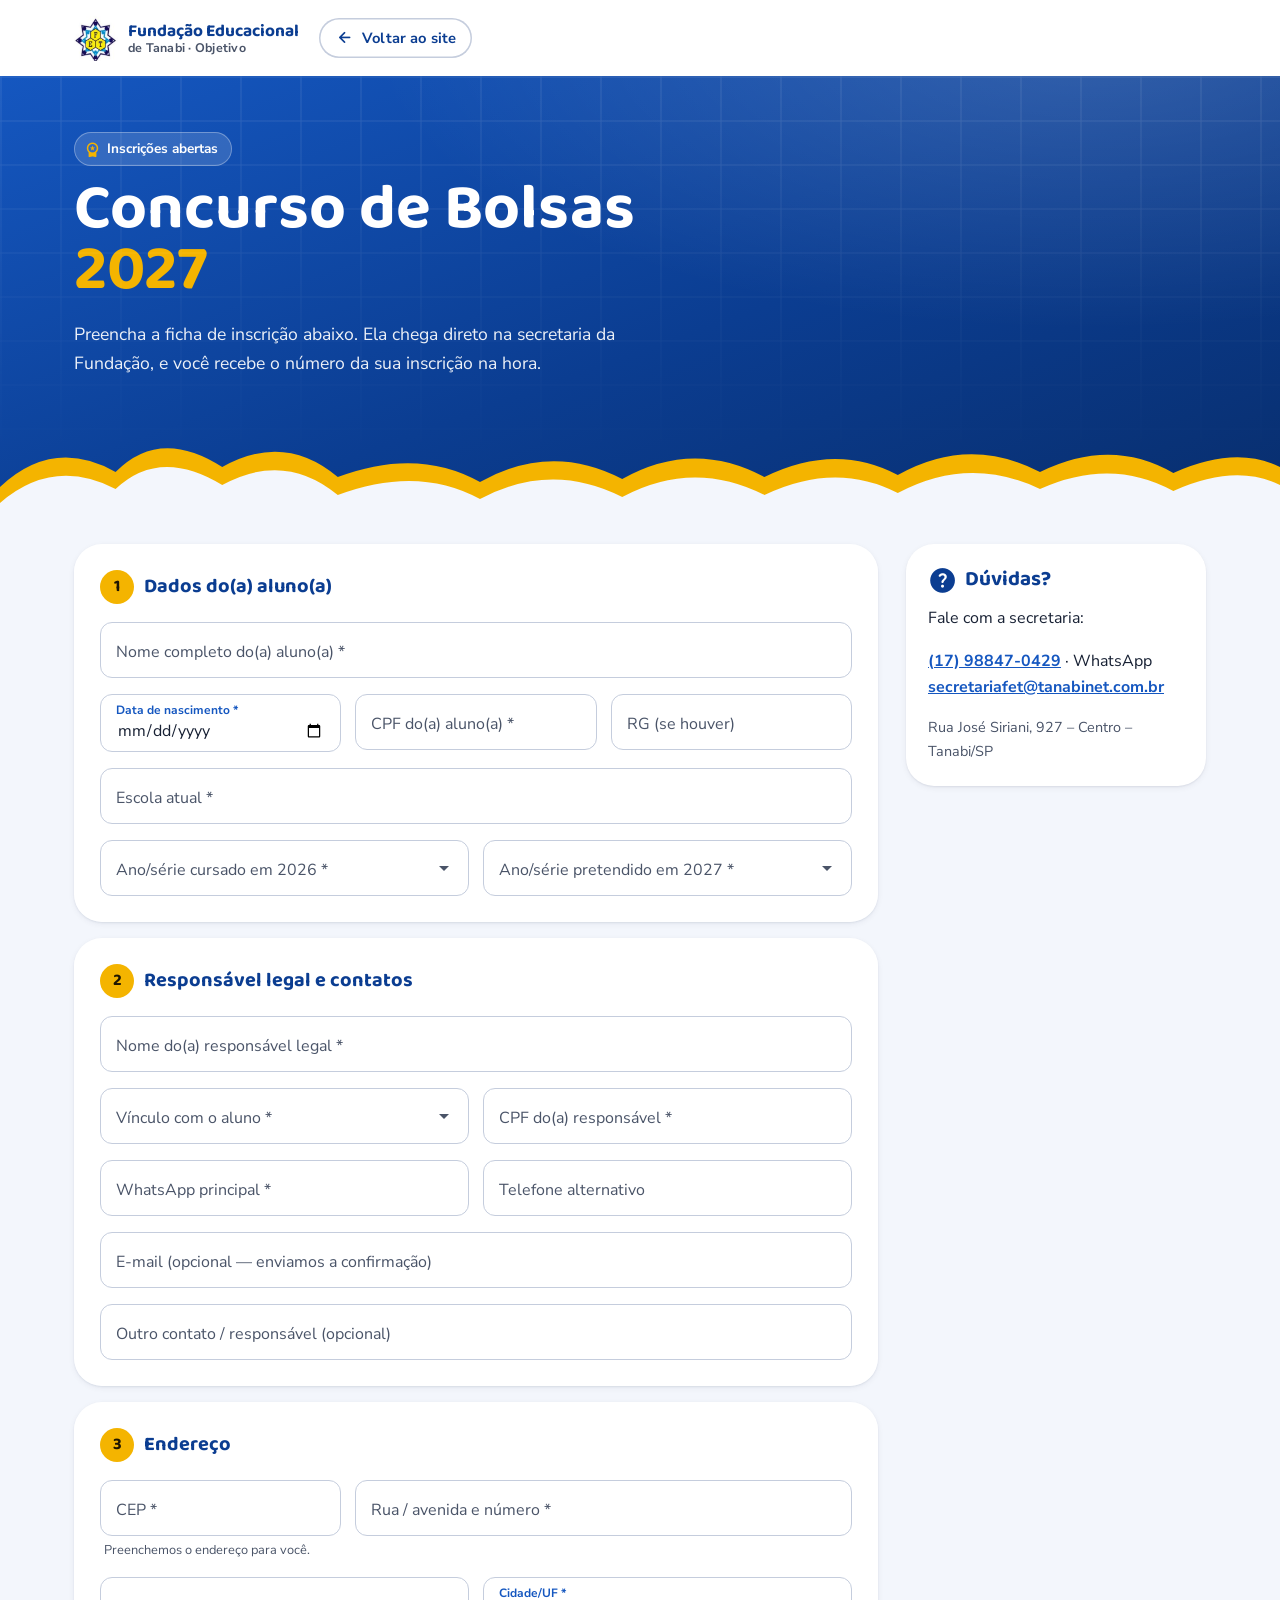
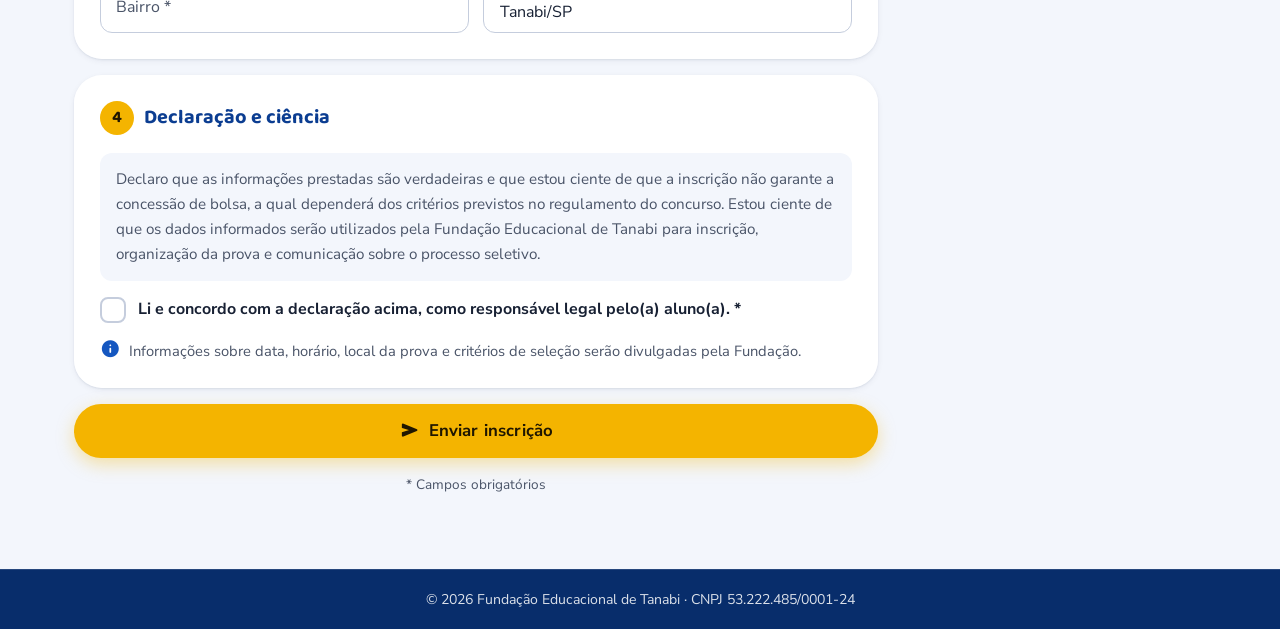
==== concurso-de-bolsas.html @ 4a1bf418 "Concurso de Bolsas 2027: ficha de inscrição on-line com envio por e-mail Página concurso-de-bolsas.h" ====
<!doctype html>
<html lang="pt-BR">
<head>
  <meta charset="utf-8">
  <meta name="viewport" content="width=device-width, initial-scale=1, viewport-fit=cover">
  <title>Concurso de Bolsas 2027 | Fundação Educacional de Tanabi</title>
  <meta name="description" content="Ficha de inscrição on-line do Concurso de Bolsas 2027 da Fundação Educacional de Tanabi – Objetivo.">
  <meta name="theme-color" content="#0b3d91">
  <link rel="icon" type="image/png" href="assets/img/favicon.png">
  <meta property="og:title" content="Concurso de Bolsas 2027 – Fundação Educacional de Tanabi">
  <meta property="og:description" content="Inscreva-se on-line no Concurso de Bolsas 2027.">
  <meta property="og:image" content="assets/img/banner.webp">

  <link rel="preconnect" href="https://fonts.googleapis.com">
  <link rel="preconnect" href="https://fonts.gstatic.com" crossorigin>
  <link href="https://fonts.googleapis.com/css2?family=Baloo+2:wght@600;700;800&family=Nunito+Sans:opsz,wght@6..12,400;6..12,600;6..12,700&display=swap" rel="stylesheet">
  <link href="https://fonts.googleapis.com/css2?family=Material+Symbols+Rounded:opsz,wght,FILL,GRAD@24,500,1,0&display=block" rel="stylesheet">
  <link rel="stylesheet" href="assets/css/style.css">
</head>
<body class="page-bolsas">
  <a class="skip-link" href="#ficha">Pular para a ficha</a>

  <header class="topbar" id="topo">
    <div class="container topbar__inner">
      <a class="brand" href="index.html" aria-label="Fundação Educacional de Tanabi – página inicial">
        <img src="assets/img/emblema.png" alt="" width="44" height="45">
        <span class="brand__text">
          <strong>Fundação Educacional</strong>
          <span>de Tanabi · Objetivo</span>
        </span>
      </a>
      <div class="topbar__actions">
        <a class="btn btn--outlined btn--sm" href="index.html"><span class="ms" aria-hidden="true">arrow_back</span> <span class="hide-xs">Voltar ao site</span></a>
      </div>
    </div>
  </header>

  <main>
    <section class="hero hero--compact">
      <div class="container">
        <span class="pill"><span class="ms" aria-hidden="true">workspace_premium</span> Inscrições abertas</span>
        <h1 class="page-title">Concurso de Bolsas <span>2027</span></h1>
        <p class="hero__lead">Preencha a ficha de inscrição abaixo. Ela chega direto na secretaria da Fundação, e você recebe o número da sua inscrição na hora.</p>
      </div>
      <svg class="clouds" viewBox="0 0 1440 120" preserveAspectRatio="none" aria-hidden="true">
        <path fill="#f4b400" d="M0 70 Q60 20 130 55 Q180 10 250 50 Q320 15 380 60 Q470 30 540 65 Q620 25 700 62 Q780 22 860 60 Q940 25 1010 58 Q1090 18 1170 55 Q1250 20 1320 56 Q1390 28 1440 50 V120 H0Z"/>
        <path fill="var(--surface-tint)" d="M0 86 Q60 40 130 72 Q180 30 250 68 Q320 34 380 78 Q470 48 540 82 Q620 44 700 80 Q780 42 860 78 Q940 44 1010 76 Q1090 38 1170 72 Q1250 40 1320 74 Q1390 46 1440 68 V120 H0Z"/>
      </svg>
    </section>

    <section class="bolsas">
      <div class="container bolsas__container">

        <form class="ficha" id="ficha" action="api/inscricao.php" method="post" novalidate>
          <!-- anti-spam -->
          <div class="hp" aria-hidden="true">
            <label for="website">Não preencha</label>
            <input id="website" name="website" type="text" tabindex="-1" autocomplete="off">
          </div>
          <input type="hidden" name="t0" id="t0" value="">

          <!-- 1. Aluno -->
          <fieldset class="ficha__card">
            <legend><span class="ficha__num">1</span> Dados do(a) aluno(a)</legend>
            <div class="grid">
              <div class="field col-12">
                <input id="aluno_nome" name="aluno_nome" type="text" placeholder=" " autocomplete="off" required maxlength="120">
                <label for="aluno_nome">Nome completo do(a) aluno(a) *</label>
              </div>
              <div class="field col-4">
                <input id="aluno_nascimento" name="aluno_nascimento" type="date" placeholder=" " required min="2005-01-01" max="2025-12-31">
                <label for="aluno_nascimento">Data de nascimento *</label>
              </div>
              <div class="field col-4">
                <input id="aluno_cpf" name="aluno_cpf" type="text" inputmode="numeric" placeholder=" " data-mask="cpf" maxlength="14" required>
                <label for="aluno_cpf">CPF do(a) aluno(a) *</label>
              </div>
              <div class="field col-4">
                <input id="aluno_rg" name="aluno_rg" type="text" placeholder=" " maxlength="20">
                <label for="aluno_rg">RG (se houver)</label>
              </div>
              <div class="field col-12">
                <input id="escola_atual" name="escola_atual" type="text" placeholder=" " required maxlength="120">
                <label for="escola_atual">Escola atual *</label>
              </div>
              <div class="field col-6">
                <select id="serie_2026" name="serie_2026" required>
                  <option value="" selected disabled></option>
                  <optgroup label="Educação Infantil">
                    <option>Educação Infantil</option>
                  </optgroup>
                  <optgroup label="Ensino Fundamental">
                    <option>1º ano – Fundamental</option><option>2º ano – Fundamental</option><option>3º ano – Fundamental</option>
                    <option>4º ano – Fundamental</option><option>5º ano – Fundamental</option><option>6º ano – Fundamental</option>
                    <option>7º ano – Fundamental</option><option>8º ano – Fundamental</option><option>9º ano – Fundamental</option>
                  </optgroup>
                  <optgroup label="Ensino Médio">
                    <option>1ª série – Médio</option><option>2ª série – Médio</option><option>3ª série – Médio</option>
                  </optgroup>
                </select>
                <label for="serie_2026">Ano/série cursado em 2026 *</label>
              </div>
              <div class="field col-6">
                <select id="serie_2027" name="serie_2027" required>
                  <option value="" selected disabled></option>
                  <optgroup label="Ensino Fundamental">
                    <option>1º ano – Fundamental</option><option>2º ano – Fundamental</option><option>3º ano – Fundamental</option>
                    <option>4º ano – Fundamental</option><option>5º ano – Fundamental</option><option>6º ano – Fundamental</option>
                    <option>7º ano – Fundamental</option><option>8º ano – Fundamental</option><option>9º ano – Fundamental</option>
                  </optgroup>
                  <optgroup label="Ensino Médio">
                    <option>1ª série – Médio</option><option>2ª série – Médio</option><option>3ª série – Médio</option>
                  </optgroup>
                </select>
                <label for="serie_2027">Ano/série pretendido em 2027 *</label>
              </div>
            </div>
          </fieldset>

          <!-- 2. Responsável -->
          <fieldset class="ficha__card">
            <legend><span class="ficha__num">2</span> Responsável legal e contatos</legend>
            <div class="grid">
              <div class="field col-12">
                <input id="resp_nome" name="resp_nome" type="text" placeholder=" " autocomplete="name" required maxlength="120">
                <label for="resp_nome">Nome do(a) responsável legal *</label>
              </div>
              <div class="field col-6">
                <select id="resp_vinculo" name="resp_vinculo" required>
                  <option value="" selected disabled></option>
                  <option>Mãe</option><option>Pai</option><option>Avó / Avô</option><option>Tia / Tio</option><option>Tutor(a) legal</option><option>Outro</option>
                </select>
                <label for="resp_vinculo">Vínculo com o aluno *</label>
              </div>
              <div class="field col-6">
                <input id="resp_cpf" name="resp_cpf" type="text" inputmode="numeric" placeholder=" " data-mask="cpf" maxlength="14" required>
                <label for="resp_cpf">CPF do(a) responsável *</label>
              </div>
              <div class="field col-6">
                <input id="whatsapp" name="whatsapp" type="tel" inputmode="tel" placeholder=" " data-mask="tel" maxlength="15" autocomplete="tel" required>
                <label for="whatsapp">WhatsApp principal *</label>
              </div>
              <div class="field col-6">
                <input id="telefone_alt" name="telefone_alt" type="tel" inputmode="tel" placeholder=" " data-mask="tel" maxlength="15">
                <label for="telefone_alt">Telefone alternativo</label>
              </div>
              <div class="field col-12">
                <input id="email" name="email" type="email" inputmode="email" placeholder=" " autocomplete="email" maxlength="120">
                <label for="email">E-mail (opcional — enviamos a confirmação)</label>
              </div>
              <div class="field col-12">
                <input id="outro_contato" name="outro_contato" type="text" placeholder=" " maxlength="160">
                <label for="outro_contato">Outro contato / responsável (opcional)</label>
              </div>
            </div>
          </fieldset>

          <!-- 3. Endereço -->
          <fieldset class="ficha__card">
            <legend><span class="ficha__num">3</span> Endereço</legend>
            <div class="grid">
              <div class="field col-4">
                <input id="cep" name="cep" type="text" inputmode="numeric" placeholder=" " data-mask="cep" maxlength="9" autocomplete="postal-code" required>
                <label for="cep">CEP *</label>
                <span class="field__hint" id="cepHint">Preenchemos o endereço para você.</span>
              </div>
              <div class="field col-8">
                <input id="rua" name="rua" type="text" placeholder=" " autocomplete="address-line1" required maxlength="160">
                <label for="rua">Rua / avenida e número *</label>
              </div>
              <div class="field col-6">
                <input id="bairro" name="bairro" type="text" placeholder=" " required maxlength="80">
                <label for="bairro">Bairro *</label>
              </div>
              <div class="field col-6">
                <input id="cidade" name="cidade" type="text" placeholder=" " value="Tanabi/SP" required maxlength="80">
                <label for="cidade">Cidade/UF *</label>
              </div>
            </div>
          </fieldset>

          <!-- 4. Declaração -->
          <fieldset class="ficha__card">
            <legend><span class="ficha__num">4</span> Declaração e ciência</legend>
            <p class="ficha__decl">Declaro que as informações prestadas são verdadeiras e que estou ciente de que a inscrição não garante a concessão de bolsa, a qual dependerá dos critérios previstos no regulamento do concurso. Estou ciente de que os dados informados serão utilizados pela Fundação Educacional de Tanabi para inscrição, organização da prova e comunicação sobre o processo seletivo.</p>
            <label class="check">
              <input type="checkbox" name="declaracao" id="declaracao" value="sim" required>
              <span class="check__box" aria-hidden="true"><span class="ms">check</span></span>
              <span>Li e concordo com a declaração acima, como responsável legal pelo(a) aluno(a). *</span>
            </label>
            <p class="ficha__info"><span class="ms" aria-hidden="true">info</span> Informações sobre data, horário, local da prova e critérios de seleção serão divulgadas pela Fundação.</p>
          </fieldset>

          <p class="form__error" id="fichaError" role="alert" hidden></p>
          <button class="btn btn--accent btn--lg btn--block" type="submit" id="fichaSubmit">
            <span class="ms" aria-hidden="true">send</span> <span class="lbl">Enviar inscrição</span>
          </button>
          <p class="ficha__req">* Campos obrigatórios</p>
        </form>

        <!-- Sucesso -->
        <div class="sucesso" id="sucesso" hidden tabindex="-1">
          <div class="sucesso__icon"><span class="ms" aria-hidden="true">task_alt</span></div>
          <h2>Inscrição enviada!</h2>
          <p>Guarde o número da sua inscrição:</p>
          <p class="sucesso__num" id="sucessoNum">—</p>
          <p id="sucessoMsg">A secretaria da Fundação recebeu os seus dados e entrará em contato pelo WhatsApp informado.</p>
          <div class="sucesso__actions">
            <a class="btn btn--whats" id="sucessoWhats" href="https://wa.me/5517988470429" target="_blank" rel="noopener"><span class="ms" aria-hidden="true">chat</span> Falar com a secretaria</a>
            <a class="btn btn--outlined" href="index.html"><span class="ms" aria-hidden="true">home</span> Voltar ao site</a>
          </div>
        </div>

        <aside class="bolsas__aside">
          <div class="aside-card">
            <h3><span class="ms" aria-hidden="true">help</span> Dúvidas?</h3>
            <p>Fale com a secretaria:</p>
            <p><a href="https://wa.me/5517988470429" target="_blank" rel="noopener">(17) 98847-0429</a> · WhatsApp<br>
               <a href="mailto:secretariafet@tanabinet.com.br">secretariafet@tanabinet.com.br</a></p>
            <p class="muted">Rua José Siriani, 927 – Centro – Tanabi/SP</p>
          </div>
        </aside>
      </div>
    </section>
  </main>

  <footer class="footer footer--slim">
    <div class="footer__bottom">
      <p>© <span id="ano">2026</span> Fundação Educacional de Tanabi · CNPJ 53.222.485/0001-24</p>
    </div>
  </footer>

  <script src="assets/js/bolsas.js" defer></script>
</body>
</html>
---- assets/css/style.css ----
/* =========================================================
   Fundação Educacional de Tanabi — estilo (Material 3 inspired)
   ========================================================= */
:root {
  --primary: #0b3d91;
  --primary-700: #082d6b;
  --primary-500: #1557c0;
  --on-primary: #ffffff;
  --primary-container: #dbe6ff;
  --accent: #f4b400;
  --accent-700: #d99a00;
  --on-accent: #1f1600;
  --surface: #ffffff;
  --surface-tint: #f3f6fc;
  --surface-2: #e9eef8;
  --on-surface: #172033;
  --on-surface-var: #4a5468;
  --outline: #c5cddd;
  --whats: #1fa855;

  --radius-s: 12px;
  --radius-m: 20px;
  --radius-l: 28px;
  --elev-1: 0 1px 2px rgba(16, 30, 60, .08), 0 2px 6px rgba(16, 30, 60, .06);
  --elev-2: 0 4px 10px rgba(16, 30, 60, .08), 0 10px 28px rgba(16, 30, 60, .10);
  --elev-3: 0 10px 24px rgba(16, 30, 60, .14), 0 22px 50px rgba(16, 30, 60, .14);

  --font-display: "Baloo 2", system-ui, sans-serif;
  --font-body: "Nunito Sans", system-ui, -apple-system, "Segoe UI", Roboto, sans-serif;
  --gutter: 16px;
  --fs-base: 1rem;
  --topbar-h: 68px;
}

/* Alto contraste */
html.hc {
  --primary: #001a4d;
  --primary-700: #000d26;
  --primary-500: #002b80;
  --accent: #ffd400;
  --surface-tint: #ffffff;
  --surface-2: #ffffff;
  --on-surface: #000000;
  --on-surface-var: #000000;
  --outline: #000000;
}
html.hc .card, html.hc .feature, html.hc .unit, html.hc .stat, html.hc .form { border: 2px solid #000; }
html.hc a:not(.btn):not(.quick__item):not(.brand) { text-decoration: underline; }

*, *::before, *::after { box-sizing: border-box; }
html { scroll-behavior: smooth; scroll-padding-top: calc(var(--topbar-h) + 8px); -webkit-text-size-adjust: 100%; }
body {
  margin: 0;
  font-family: var(--font-body);
  font-size: var(--fs-base);
  line-height: 1.65;
  color: var(--on-surface);
  background: var(--surface);
  overflow-x: hidden;
  -webkit-font-smoothing: antialiased;
}
img { max-width: 100%; height: auto; display: block; }
a { color: var(--primary-500); }
h1, h2, h3, h4 { font-family: var(--font-display); line-height: 1.15; margin: 0 0 .5em; color: var(--primary); }
h2 { font-size: clamp(1.75rem, 1.2rem + 2.4vw, 2.6rem); }
h3 { font-size: 1.3rem; }
p { margin: 0 0 1em; }

.container { width: 100%; max-width: 1180px; margin-inline: auto; padding-inline: var(--gutter); }

/* Material Symbols */
.ms {
  font-family: "Material Symbols Rounded";
  font-weight: normal; font-style: normal;
  font-size: 1.4em; line-height: 1;
  letter-spacing: normal; text-transform: none;
  display: inline-block; white-space: nowrap; direction: ltr;
  -webkit-font-feature-settings: "liga"; font-feature-settings: "liga";
  font-variation-settings: "FILL" 1, "wght" 500;
  vertical-align: middle;
  width: 1em; overflow: hidden;
}

/* Foco visível */
:focus-visible { outline: 3px solid var(--accent); outline-offset: 3px; border-radius: 6px; }
.skip-link {
  position: absolute; left: 8px; top: -60px; z-index: 1000;
  background: var(--accent); color: var(--on-accent); padding: 10px 16px; border-radius: 10px; font-weight: 700;
  transition: top .2s;
}
.skip-link:focus { top: 8px; }

/* ---------- Botões ---------- */
.btn {
  --h: 48px;
  display: inline-flex; align-items: center; justify-content: center; gap: 8px;
  min-height: var(--h); padding: 0 22px;
  border-radius: 999px; border: 0;
  font: 700 1rem/1 var(--font-body); letter-spacing: .01em;
  text-decoration: none; cursor: pointer;
  position: relative; overflow: hidden; isolation: isolate;
  transition: box-shadow .2s, transform .2s, background-color .2s;
  -webkit-tap-highlight-color: transparent;
}
.btn::after { content: ""; position: absolute; inset: 0; background: currentColor; opacity: 0; transition: opacity .2s; z-index: -1; }
.btn:hover::after { opacity: .08; }
.btn:active::after { opacity: .14; }
.btn .ms { font-size: 1.3em; }
.btn--sm { --h: 40px; padding: 0 16px; font-size: .92rem; }
.btn--lg { --h: 54px; padding: 0 26px; font-size: 1.05rem; }
.btn--block { width: 100%; }
.btn--filled { background: var(--primary); color: var(--on-primary); box-shadow: var(--elev-1); }
.btn--filled:hover { box-shadow: var(--elev-2); }
.btn--accent { background: var(--accent); color: var(--on-accent); box-shadow: 0 6px 18px rgba(244, 180, 0, .35); }
.btn--accent:hover { transform: translateY(-1px); box-shadow: 0 10px 26px rgba(244, 180, 0, .45); }
.btn--tonal-light { background: rgba(255, 255, 255, .14); color: #fff; box-shadow: inset 0 0 0 1.5px rgba(255, 255, 255, .5); backdrop-filter: blur(4px); }
.btn--outlined { background: transparent; color: var(--primary); box-shadow: inset 0 0 0 1.5px var(--outline); }
.btn--text { background: transparent; color: var(--primary-500); padding: 0 12px; margin-left: -12px; --h: 40px; }
.btn--whats { background: var(--whats); color: #fff; box-shadow: var(--elev-1); }

.icon-btn {
  width: 44px; height: 44px; border-radius: 50%; border: 0; background: transparent; color: var(--primary);
  display: inline-grid; place-items: center; cursor: pointer; transition: background .2s;
}
.icon-btn:hover { background: var(--surface-2); }

.chip {
  display: inline-flex; align-items: center; gap: 6px; min-height: 40px; padding: 0 14px;
  border-radius: 10px; border: 1px solid var(--outline); background: var(--surface); color: var(--on-surface);
  font: 600 .9rem var(--font-body); cursor: pointer;
}
.chip[aria-pressed="true"] { background: var(--primary-container); border-color: var(--primary); color: var(--primary); }

/* ---------- Top app bar ---------- */
.topbar {
  position: sticky; top: 0; z-index: 50;
  background: rgba(255, 255, 255, .88);
  backdrop-filter: saturate(1.6) blur(14px); -webkit-backdrop-filter: saturate(1.6) blur(14px);
  transition: box-shadow .25s;
}
.topbar.is-scrolled { box-shadow: var(--elev-1); }
html.hc .topbar { background: #fff; }
.topbar__inner { height: var(--topbar-h); display: flex; align-items: center; gap: 12px; }
.brand { display: flex; align-items: center; gap: 10px; text-decoration: none; color: var(--primary); min-width: 0; }
.brand img { width: 44px; height: auto; flex: none; }
.brand__text { display: flex; flex-direction: column; line-height: 1.1; min-width: 0; }
.brand__text strong { font-family: var(--font-display); font-size: 1.08rem; white-space: nowrap; }
.brand__text span { font-size: .78rem; color: var(--on-surface-var); font-weight: 700; letter-spacing: .02em; white-space: nowrap; }

.nav { display: none; margin-left: auto; gap: 4px; }
.nav a {
  padding: 8px 14px; border-radius: 999px; text-decoration: none; color: var(--on-surface);
  font-weight: 700; font-size: .95rem; transition: background .2s, color .2s;
}
.nav a:hover, .nav a.is-active { background: var(--primary-container); color: var(--primary); }
.topbar__actions { margin-left: auto; display: flex; align-items: center; gap: 4px; }
.hide-sm { display: none; }

.a11y-panel {
  display: flex; flex-wrap: wrap; gap: 8px; justify-content: center;
  padding: 10px var(--gutter) 14px; border-top: 1px solid var(--surface-2);
}
.a11y-panel[hidden] { display: none; }

/* ---------- Drawer ---------- */
.scrim { position: fixed; inset: 0; background: rgba(8, 20, 45, .45); z-index: 80; opacity: 0; transition: opacity .25s; }
.scrim.is-open { opacity: 1; }
.drawer {
  position: fixed; top: 0; right: 0; bottom: 0; z-index: 90;
  width: min(320px, 86vw); background: var(--surface);
  border-radius: var(--radius-l) 0 0 var(--radius-l);
  padding: 20px 16px 24px; display: flex; flex-direction: column; gap: 12px;
  transform: translateX(105%); transition: transform .3s cubic-bezier(.2, .8, .2, 1);
  box-shadow: var(--elev-3); overflow-y: auto;
}
.drawer.is-open { transform: none; }
.drawer__head { display: grid; place-items: center; padding-bottom: 8px; border-bottom: 1px solid var(--surface-2); }
.drawer__head img { width: 120px; }
.drawer__nav { display: flex; flex-direction: column; gap: 2px; margin-bottom: auto; }
.drawer__nav a {
  display: flex; align-items: center; gap: 14px; min-height: 52px; padding: 0 16px;
  border-radius: 999px; text-decoration: none; color: var(--on-surface); font-weight: 700;
}
.drawer__nav a .ms { color: var(--primary-500); }
.drawer__nav a:hover { background: var(--primary-container); }

/* ---------- Hero ---------- */
.hero {
  position: relative; color: #fff; overflow: hidden;
  background:
    radial-gradient(1200px 500px at 85% -10%, rgba(255, 255, 255, .16), transparent 60%),
    linear-gradient(160deg, var(--primary-500) 0%, var(--primary) 55%, var(--primary-700) 100%);
  padding: 40px 0 120px;
}
/* textura de tijolos sutil (marca) */
.hero::before {
  content: ""; position: absolute; inset: 0; opacity: .12; pointer-events: none;
  background-image:
    linear-gradient(rgba(255, 255, 255, .5) 2px, transparent 2px),
    linear-gradient(90deg, rgba(255, 255, 255, .5) 2px, transparent 2px),
    linear-gradient(90deg, rgba(255, 255, 255, .5) 2px, transparent 2px);
  background-size: 100% 44px, 120px 88px, 120px 88px;
  background-position: 0 0, 0 0, 60px 44px;
  -webkit-mask-image: linear-gradient(180deg, #000 0%, transparent 85%);
  mask-image: linear-gradient(180deg, #000 0%, transparent 85%);
}
.hero__grid { position: relative; display: grid; gap: 36px; align-items: center; }
.pill {
  display: inline-flex; align-items: center; gap: 6px; padding: 6px 14px 6px 10px; border-radius: 999px;
  background: rgba(255, 255, 255, .14); font-weight: 700; font-size: .85rem; margin-bottom: 14px;
  box-shadow: inset 0 0 0 1px rgba(255, 255, 255, .3);
}
.pill .ms { color: var(--accent); font-size: 1.25em; }
.hero h1 { color: #fff; margin: 0 0 18px; display: flex; flex-direction: column; line-height: .95; }
.hero__venha { font-family: "Baloo 2"; font-style: italic; font-weight: 600; font-size: clamp(2rem, 1.4rem + 3vw, 3rem); opacity: .95; }
.hero__viver {
  font-size: clamp(3.2rem, 2rem + 7vw, 5.6rem); color: var(--accent); text-transform: uppercase; letter-spacing: .02em;
  display: flex; align-items: baseline; gap: .3em; flex-wrap: wrap;
}
.hero__viver small {
  font-size: .28em; background: #fff; color: var(--primary); padding: .25em .9em; border-radius: 6px; letter-spacing: .08em;
  transform: translateY(-.6em);
}
.hero__objetivo { font-size: clamp(3.2rem, 2rem + 7vw, 5.6rem); color: var(--accent); text-transform: uppercase; letter-spacing: .02em; }
.hero__lead { font-size: 1.1rem; max-width: 34em; color: rgba(255, 255, 255, .92); }
.hero__lead strong { color: #fff; }
.hero__cta { display: flex; flex-wrap: wrap; gap: 12px; margin-top: 24px; }
.hero__cta .btn { flex: 1 1 220px; }

.hero__art { position: relative; justify-self: center; width: min(420px, 88%); }
.polaroid {
  background: #fff; padding: 12px 12px 44px; border-radius: 6px; box-shadow: var(--elev-3);
  transform: rotate(3deg);
}
.polaroid img { border-radius: 3px; aspect-ratio: 4/4.3; object-fit: cover; width: 100%; }
.hero__plane { position: absolute; width: 46%; left: -30%; bottom: -6%; opacity: .9; }

.clouds { position: absolute; left: 0; bottom: -1px; width: 100%; height: 90px; display: block; }

/* ---------- Stats ---------- */
.stats {
  position: relative; z-index: 2; margin-top: -54px;
  display: grid; grid-template-columns: repeat(3, 1fr); gap: 10px;
}
.stat {
  background: var(--surface); border-radius: var(--radius-m); box-shadow: var(--elev-2);
  padding: 18px 14px; text-align: center; display: flex; flex-direction: column; align-items: center; gap: 2px;
}
.stat .ms { color: var(--accent-700); font-size: 1.8rem; margin-bottom: 4px; }
.stat strong { font-family: var(--font-display); font-size: 1.6rem; color: var(--primary); line-height: 1.1; }
.stat span:last-child { font-size: .88rem; color: var(--on-surface-var); font-weight: 600; line-height: 1.3; }

/* ---------- Sections ---------- */
.section { padding: 72px 0; }
.section--tint { background: var(--surface-tint); }
.section--blue { background: linear-gradient(160deg, var(--primary-500), var(--primary-700)); color: #fff; }
.section__head { max-width: 680px; margin: 0 auto 36px; text-align: center; }
.section__head p { color: var(--on-surface-var); font-size: 1.05rem; }
.section__head--light h2 { color: #fff; }
.section__head--light p { color: rgba(255, 255, 255, .85); }
.eyebrow {
  display: inline-block; font-weight: 800; font-size: .8rem; letter-spacing: .14em; text-transform: uppercase;
  color: var(--accent-700); margin-bottom: 8px;
}
.section--blue .eyebrow { color: var(--accent); }

/* Cards de segmentos */
.cards { display: grid; gap: 18px; }
.card {
  --tone: var(--primary-500);
  position: relative; background: var(--surface); border-radius: var(--radius-l); padding: 28px 24px 24px;
  box-shadow: var(--elev-1); border-top: 6px solid var(--tone);
  transition: transform .25s, box-shadow .25s;
}
.card:hover { transform: translateY(-4px); box-shadow: var(--elev-3); }
.card--infantil { --tone: #f4b400; }
.card--fund { --tone: #1f8fe0; }
.card--medio { --tone: #0b3d91; }
.card__icon {
  width: 60px; height: 60px; border-radius: 18px; display: grid; place-items: center; margin-bottom: 14px;
  background: color-mix(in srgb, var(--tone) 16%, white); color: var(--tone);
}
.card--infantil .card__icon { color: #b07f00; }
.card__icon .ms { font-size: 2rem; }
.card p { color: var(--on-surface-var); }
.checks { list-style: none; margin: 0; padding: 0; display: grid; gap: 8px; }
.checks li { display: flex; gap: 10px; align-items: flex-start; font-weight: 600; }
.checks li::before {
  content: "check_circle"; font-family: "Material Symbols Rounded"; font-variation-settings: "FILL" 1;
  color: var(--tone); font-size: 1.3rem; line-height: 1.3; flex: none;
}
.card--infantil .checks li::before { color: #d99a00; }

/* Split */
.split { display: grid; gap: 36px; align-items: center; }
.split__media { margin: 0; position: relative; }
.split__media img { border-radius: var(--radius-l); box-shadow: var(--elev-2); aspect-ratio: 4/3.4; object-fit: cover; width: 100%; }
.split__media figcaption {
  position: absolute; left: 14px; bottom: 14px; background: var(--surface); color: var(--primary);
  padding: 8px 14px 8px 10px; border-radius: 999px; font-weight: 700; font-size: .9rem; box-shadow: var(--elev-2);
  display: flex; align-items: center; gap: 4px;
}
.split__media figcaption .ms { color: var(--accent-700); }
.split__text p { color: var(--on-surface-var); font-size: 1.05rem; }
.split__text p strong { color: var(--on-surface); }
.values { display: grid; gap: 12px; margin-top: 24px; }
.value { display: flex; gap: 14px; align-items: center; background: var(--surface); padding: 14px 16px; border-radius: var(--radius-m); box-shadow: var(--elev-1); }
.value > .ms { width: 44px; height: 44px; flex: none; display: grid; place-items: center; border-radius: 14px; background: var(--primary-container); color: var(--primary); font-size: 1.5rem; overflow: visible; }
.value strong { display: block; color: var(--primary); font-family: var(--font-display); font-size: 1.1rem; }
.value span { color: var(--on-surface-var); font-size: .95rem; }

/* Features */
.features { display: grid; gap: 14px; grid-template-columns: 1fr; }
.feature {
  background: var(--surface-tint); border-radius: var(--radius-m); padding: 22px 20px;
  display: grid; grid-template-columns: auto 1fr; column-gap: 16px; align-items: start;
  transition: background .2s, transform .2s;
}
.feature:hover { background: var(--primary-container); transform: translateY(-2px); }
.feature > .ms {
  grid-row: span 2; width: 52px; height: 52px; display: grid; place-items: center; border-radius: 16px;
  background: var(--primary); color: var(--accent); font-size: 1.6rem; overflow: visible;
}
.feature h3 { margin: 2px 0 4px; font-size: 1.15rem; }
.feature p { margin: 0; color: var(--on-surface-var); font-size: .97rem; }

/* Portal */
.quick { display: grid; gap: 12px; }
.quick__item {
  display: flex; align-items: center; gap: 14px; min-height: 68px; padding: 12px 18px;
  background: rgba(255, 255, 255, .1); border-radius: var(--radius-m); color: #fff; text-decoration: none;
  box-shadow: inset 0 0 0 1px rgba(255, 255, 255, .2); transition: background .2s, transform .2s;
}
.quick__item:hover { background: rgba(255, 255, 255, .18); transform: translateY(-2px); }
.quick__item > .ms:first-child { width: 44px; height: 44px; flex: none; display: grid; place-items: center; border-radius: 14px; background: var(--accent); color: var(--on-accent); font-size: 1.5rem; overflow: visible; }
.quick__item strong { flex: 1; font-size: 1.05rem; }
.quick__go { opacity: .7; transition: transform .2s; }
.quick__item:hover .quick__go { transform: translateX(4px); }

/* Unidades */
.tabs { display: flex; gap: 8px; justify-content: center; margin-bottom: 20px; flex-wrap: wrap; }
.tab {
  display: inline-flex; align-items: center; gap: 8px; min-height: 44px; padding: 0 18px; border-radius: 999px;
  border: 1px solid var(--outline); background: var(--surface); color: var(--on-surface); font: 700 .95rem var(--font-body); cursor: pointer;
}
.tab.is-active { background: var(--primary); color: #fff; border-color: var(--primary); }
.map-grid { display: grid; gap: 18px; }
.units { display: grid; gap: 14px; }
.unit { background: var(--surface-tint); border-radius: var(--radius-m); padding: 20px; }
.unit h3 { font-size: 1.1rem; display: flex; gap: 8px; align-items: center; }
.unit h3 .ms { color: var(--accent-700); }
.unit p { color: var(--on-surface-var); margin-bottom: .4em; }
.map { border-radius: var(--radius-l); overflow: hidden; box-shadow: var(--elev-2); min-height: 320px; background: var(--surface-2); }
.map iframe { width: 100%; height: 100%; min-height: 320px; border: 0; display: block; }

/* Contato */
.contact-list { list-style: none; padding: 0; margin: 24px 0 0; display: grid; gap: 14px; }
.contact-list li { display: flex; gap: 14px; align-items: flex-start; }
.contact-list li > .ms { width: 44px; height: 44px; flex: none; display: grid; place-items: center; border-radius: 50%; background: var(--primary); color: #fff; font-size: 1.3rem; overflow: visible; }
.contact-list strong { display: block; color: var(--primary); }
.contact-list a { font-weight: 700; text-decoration: none; overflow-wrap: anywhere; }
.contact-list a:hover { text-decoration: underline; }

.form { background: var(--surface); border-radius: var(--radius-l); padding: 26px 20px; box-shadow: var(--elev-2); }
.form h3 { margin-bottom: 18px; }
.field { position: relative; margin-bottom: 16px; }
.field input, .field select, .field textarea {
  width: 100%; min-height: 56px; padding: 22px 16px 8px; border-radius: 12px;
  border: 1.5px solid var(--outline); background: var(--surface); color: var(--on-surface);
  font: 400 1rem var(--font-body); /* 16px evita zoom no iOS */
  transition: border-color .2s, box-shadow .2s; appearance: none; -webkit-appearance: none;
}
.field select {
  background-image: url("data:image/svg+xml,%3Csvg xmlns='http://www.w3.org/2000/svg' width='24' height='24' viewBox='0 0 24 24'%3E%3Cpath fill='%234a5468' d='M7 10l5 5 5-5z'/%3E%3C/svg%3E");
  background-repeat: no-repeat; background-position: right 12px center; padding-right: 44px;
}
.field textarea { resize: vertical; min-height: 104px; }
.field label {
  position: absolute; left: 16px; top: 17px; color: var(--on-surface-var); pointer-events: none;
  transition: transform .18s, font-size .18s, color .18s, top .18s; transform-origin: left top;
}
.field input:focus, .field select:focus, .field textarea:focus { outline: none; border-color: var(--primary-500); box-shadow: 0 0 0 3px rgba(21, 87, 192, .15); }
.field input:focus + label, .field input:not(:placeholder-shown) + label,
.field textarea:focus + label, .field textarea:not(:placeholder-shown) + label,
.field select:focus + label, .field select:valid + label { top: 7px; font-size: .75rem; color: var(--primary-500); font-weight: 700; }
.field.is-invalid input, .field.is-invalid select { border-color: #c62828; }
.form__error { color: #c62828; font-weight: 700; font-size: .95rem; }
.form__actions { display: grid; gap: 10px; }

/* ---------- Footer ---------- */
.footer { position: relative; background: var(--primary-700); color: rgba(255, 255, 255, .85); padding: 96px 0 0; margin-top: 0; }
.clouds--top { top: -1px; bottom: auto; height: 70px; }
.footer__grid { display: grid; gap: 28px; padding-bottom: 32px; }
.footer__logo { width: 120px; background: #fff; border-radius: 50%; padding: 6px; }
.footer h4 { color: #fff; font-size: 1.1rem; margin-bottom: 10px; }
.footer a { color: #fff; text-decoration: none; overflow-wrap: anywhere; }
.footer a:hover { text-decoration: underline; color: var(--accent); }
.footer__links { list-style: none; padding: 0; margin: 0; display: grid; gap: 6px; }
.social { display: inline-grid; place-items: center; width: 42px; height: 42px; border-radius: 50%; background: rgba(255, 255, 255, .12); }
.footer__bottom { border-top: 1px solid rgba(255, 255, 255, .12); padding: 18px var(--gutter) calc(18px + env(safe-area-inset-bottom)); text-align: center; font-size: .88rem; }
.footer__bottom p { margin: 0; }

/* ---------- FABs ---------- */
.fab-whats {
  position: fixed; right: 16px; bottom: calc(16px + env(safe-area-inset-bottom)); z-index: 60;
  width: 60px; height: 60px; border-radius: 18px; background: var(--whats); color: #fff;
  display: grid; place-items: center; box-shadow: 0 8px 22px rgba(31, 168, 85, .45);
  transition: transform .2s;
}
.fab-whats:hover { transform: scale(1.06); }
.fab-whats::before {
  content: ""; position: absolute; inset: 0; border-radius: inherit; background: var(--whats);
  z-index: -1; animation: pulse 2.4s infinite;
}
@keyframes pulse { 0% { transform: scale(1); opacity: .55; } 80%, 100% { transform: scale(1.45); opacity: 0; } }
.fab-top {
  position: fixed; right: 22px; bottom: calc(88px + env(safe-area-inset-bottom)); z-index: 60;
  width: 48px; height: 48px; border-radius: 14px; border: 0; cursor: pointer;
  background: var(--surface); color: var(--primary); box-shadow: var(--elev-2);
  display: grid; place-items: center;
}
.fab-top[hidden] { display: none; }

/* ---------- Animações de entrada ---------- */
.reveal { opacity: 0; transform: translateY(18px); transition: opacity .6s ease, transform .6s ease; }
.reveal.is-visible { opacity: 1; transform: none; }
.no-js .reveal { opacity: 1; transform: none; }

@media (prefers-reduced-motion: reduce) {
  html { scroll-behavior: auto; }
  *, *::before, *::after { animation: none !important; transition: none !important; }
  .reveal { opacity: 1; transform: none; }
}

/* ================= Breakpoints ================= */
@media (max-width: 599px) {
  .stat { padding: 14px 8px; }
  .stat strong { font-size: 1.3rem; }
  .stat span:last-child { font-size: .8rem; }
}
@media (max-width: 380px) {
  .brand__text strong { font-size: .95rem; }
  .brand__text span { font-size: .72rem; }
  .stat strong { font-size: 1.15rem; }
}

/* Tablet */
@media (min-width: 600px) {
  :root { --gutter: 24px; }
  .stats { gap: 16px; max-width: 900px; }
  .features { grid-template-columns: repeat(2, 1fr); }
  .quick { grid-template-columns: repeat(2, 1fr); }
  .values { grid-template-columns: repeat(3, 1fr); }
  .value { flex-direction: column; text-align: center; padding: 20px 14px; }
  .form { padding: 32px 28px; }
  .form__actions { grid-template-columns: 1fr 1fr; }
  .footer__grid { grid-template-columns: repeat(2, 1fr); }
  .hero__cta .btn { flex: 0 0 auto; }
}

@media (min-width: 768px) {
  .cards { grid-template-columns: repeat(3, 1fr); }
  .hide-sm { display: inline-flex; }
  .map-grid { grid-template-columns: minmax(260px, 1fr) 1.6fr; align-items: stretch; }
  .tabs { display: none; }
  .map, .map iframe { min-height: 100%; }
}

/* Desktop */
@media (min-width: 1024px) {
  :root { --topbar-h: 76px; }
  .nav { display: flex; }
  .menu-btn { display: none; }
  .topbar__actions { margin-left: 8px; }
  .hero { padding: 64px 0 150px; }
  .hero__grid { grid-template-columns: 1.15fr .85fr; }
  .clouds { height: 120px; }
  .stats { margin-top: -70px; }
  .section { padding: 96px 0; }
  .split { grid-template-columns: 1fr 1fr; gap: 56px; }
  .split--form { grid-template-columns: .9fr 1.1fr; }
  .features { grid-template-columns: repeat(3, 1fr); gap: 18px; }
  .quick { grid-template-columns: repeat(4, 1fr); }
  .quick__item { flex-direction: column; align-items: flex-start; min-height: 150px; padding: 22px; }
  .quick__item strong { flex: 1; }
  .quick__go { align-self: flex-end; }
  .footer__grid { grid-template-columns: auto 1.3fr 1fr 1.2fr; gap: 40px; }
  .form__actions { grid-template-columns: 1fr 1fr; }
}

@media (min-width: 1024px) and (max-width: 1140px) {
  .nav a { padding: 8px 10px; font-size: .9rem; }
  .hide-sm { display: none; }
}

/* ================= Concurso de Bolsas ================= */
.pill--link { color: #fff; text-decoration: none; transition: background .2s; }
.pill--link:hover { background: rgba(255, 255, 255, .24); }
.pill--link .ms:last-child { color: #fff; font-size: 1.1em; }

.promo-wrap { margin-top: 28px; }
.promo {
  display: grid; grid-template-columns: auto 1fr; gap: 14px 16px; align-items: center;
  padding: 20px; border-radius: var(--radius-l); text-decoration: none; color: var(--on-surface);
  background: linear-gradient(120deg, #fff6d6, #ffe9a3); box-shadow: var(--elev-1);
  border: 1px solid #f4d36b; transition: transform .2s, box-shadow .2s;
}
.promo:hover { transform: translateY(-2px); box-shadow: var(--elev-2); }
.promo__icon { width: 56px; height: 56px; border-radius: 18px; background: var(--primary); color: var(--accent); display: grid; place-items: center; }
.promo__icon .ms { font-size: 2rem; overflow: visible; }
.promo__text { display: flex; flex-direction: column; line-height: 1.3; }
.promo__text .eyebrow { margin-bottom: 2px; }
.promo__text strong { font-family: var(--font-display); font-size: 1.45rem; color: var(--primary); }
.promo__text span:last-child { color: var(--on-surface-var); }
.promo__btn { grid-column: 1 / -1; }
@media (min-width: 768px) {
  .promo { grid-template-columns: auto 1fr auto; padding: 22px 28px; }
  .promo__btn { grid-column: auto; }
}

.hero--compact { padding: 36px 0 110px; }
.page-title { font-size: clamp(2.4rem, 1.6rem + 4vw, 4rem); color: #fff; line-height: 1; margin: 6px 0 14px; }
.page-title span { color: var(--accent); }
@media (min-width: 1024px) { .hero--compact { padding: 56px 0 140px; } }

.bolsas { background: var(--surface-tint); padding: 8px 0 72px; }
.bolsas__container { display: grid; gap: 20px; align-items: start; }
@media (min-width: 1024px) {
  .bolsas__container { grid-template-columns: 1fr 300px; gap: 28px; }
  .bolsas__aside { position: sticky; top: calc(var(--topbar-h) + 16px); }
}
.ficha { display: grid; gap: 16px; }
.ficha__card {
  margin: 0; border: 0; background: var(--surface); border-radius: var(--radius-l);
  padding: 20px 16px 6px; box-shadow: var(--elev-1); min-width: 0;
}
.ficha__card legend {
  float: left; width: 100%; display: flex; align-items: center; gap: 10px; padding: 0; margin-bottom: 18px;
  font-family: var(--font-display); font-weight: 700; font-size: 1.25rem; color: var(--primary);
}
.ficha__card legend + * { clear: both; }
.ficha__num { width: 34px; height: 34px; border-radius: 50%; background: var(--accent); color: var(--on-accent); display: grid; place-items: center; font-size: 1.05rem; flex: none; }
.grid { display: grid; grid-template-columns: 1fr; column-gap: 14px; }
@media (min-width: 600px) {
  .ficha__card { padding: 26px 26px 10px; }
  .grid { grid-template-columns: repeat(12, 1fr); }
  .col-12 { grid-column: span 12; } .col-8 { grid-column: span 8; } .col-6 { grid-column: span 6; } .col-4 { grid-column: span 4; }
}
.field input[type="date"] + label { top: 7px; font-size: .75rem; color: var(--primary-500); font-weight: 700; }
.field input[type="date"] { padding-top: 24px; }
.field__hint { display: block; font-size: .8rem; color: var(--on-surface-var); margin: 4px 4px 0; }
.field.is-invalid input, .field.is-invalid select, .field.is-invalid textarea { border-color: #c62828; background: #fff6f6; }
.ficha__decl { font-size: .95rem; color: var(--on-surface-var); background: var(--surface-tint); padding: 14px 16px; border-radius: var(--radius-s); }
.check { display: flex; gap: 12px; align-items: flex-start; cursor: pointer; font-weight: 700; margin-bottom: 16px; }
.check input { position: absolute; opacity: 0; width: 1px; height: 1px; }
.check__box {
  width: 26px; height: 26px; flex: none; border-radius: 8px; border: 2px solid var(--outline);
  display: grid; place-items: center; color: transparent; transition: background .15s, border-color .15s; margin-top: 1px;
}
.check__box .ms { font-size: 1.2rem; }
.check input:checked + .check__box { background: var(--primary); border-color: var(--primary); color: #fff; }
.check input:focus-visible + .check__box { outline: 3px solid var(--accent); outline-offset: 2px; }
.check.is-invalid .check__box { border-color: #c62828; }
.ficha__info { display: flex; gap: 8px; align-items: flex-start; font-size: .92rem; color: var(--on-surface-var); }
.ficha__info .ms { color: var(--primary-500); }
.ficha__req { text-align: center; font-size: .85rem; color: var(--on-surface-var); margin: 0; }
.ficha .form__error { background: #fdecec; padding: 12px 16px; border-radius: var(--radius-s); margin: 0; }
.btn:disabled { opacity: .7; cursor: progress; }
.hp { position: absolute; left: -9999px; width: 1px; height: 1px; overflow: hidden; }

.aside-card { background: var(--surface); border-radius: var(--radius-l); padding: 22px; box-shadow: var(--elev-1); }
.aside-card h3 { display: flex; gap: 8px; align-items: center; }
.aside-card a { font-weight: 700; overflow-wrap: anywhere; }
.aside-card .muted { color: var(--on-surface-var); font-size: .9rem; margin: 0; }

.sucesso { background: var(--surface); border-radius: var(--radius-l); padding: 36px 22px; text-align: center; box-shadow: var(--elev-2); outline: none; }
.sucesso__icon { width: 84px; height: 84px; margin: 0 auto 12px; border-radius: 50%; background: #e3f6ea; color: var(--whats); display: grid; place-items: center; }
.sucesso__icon .ms { font-size: 3rem; overflow: visible; }
.sucesso__num { font-family: var(--font-display); font-size: 2.6rem; color: var(--primary); background: #fff6d6; display: inline-block; padding: 4px 22px; border-radius: 14px; border: 2px dashed var(--accent); }
.sucesso__actions { display: flex; flex-wrap: wrap; gap: 10px; justify-content: center; margin-top: 8px; }

.footer--slim { padding: 0; }
.hide-xs { display: none; }
@media (min-width: 480px) { .hide-xs { display: inline; } }
[hidden] { display: none !important; }
.ficha__info .ms, .contact-list .ms, .check__box .ms { flex: none; }
.ficha__info .ms { overflow: visible; }
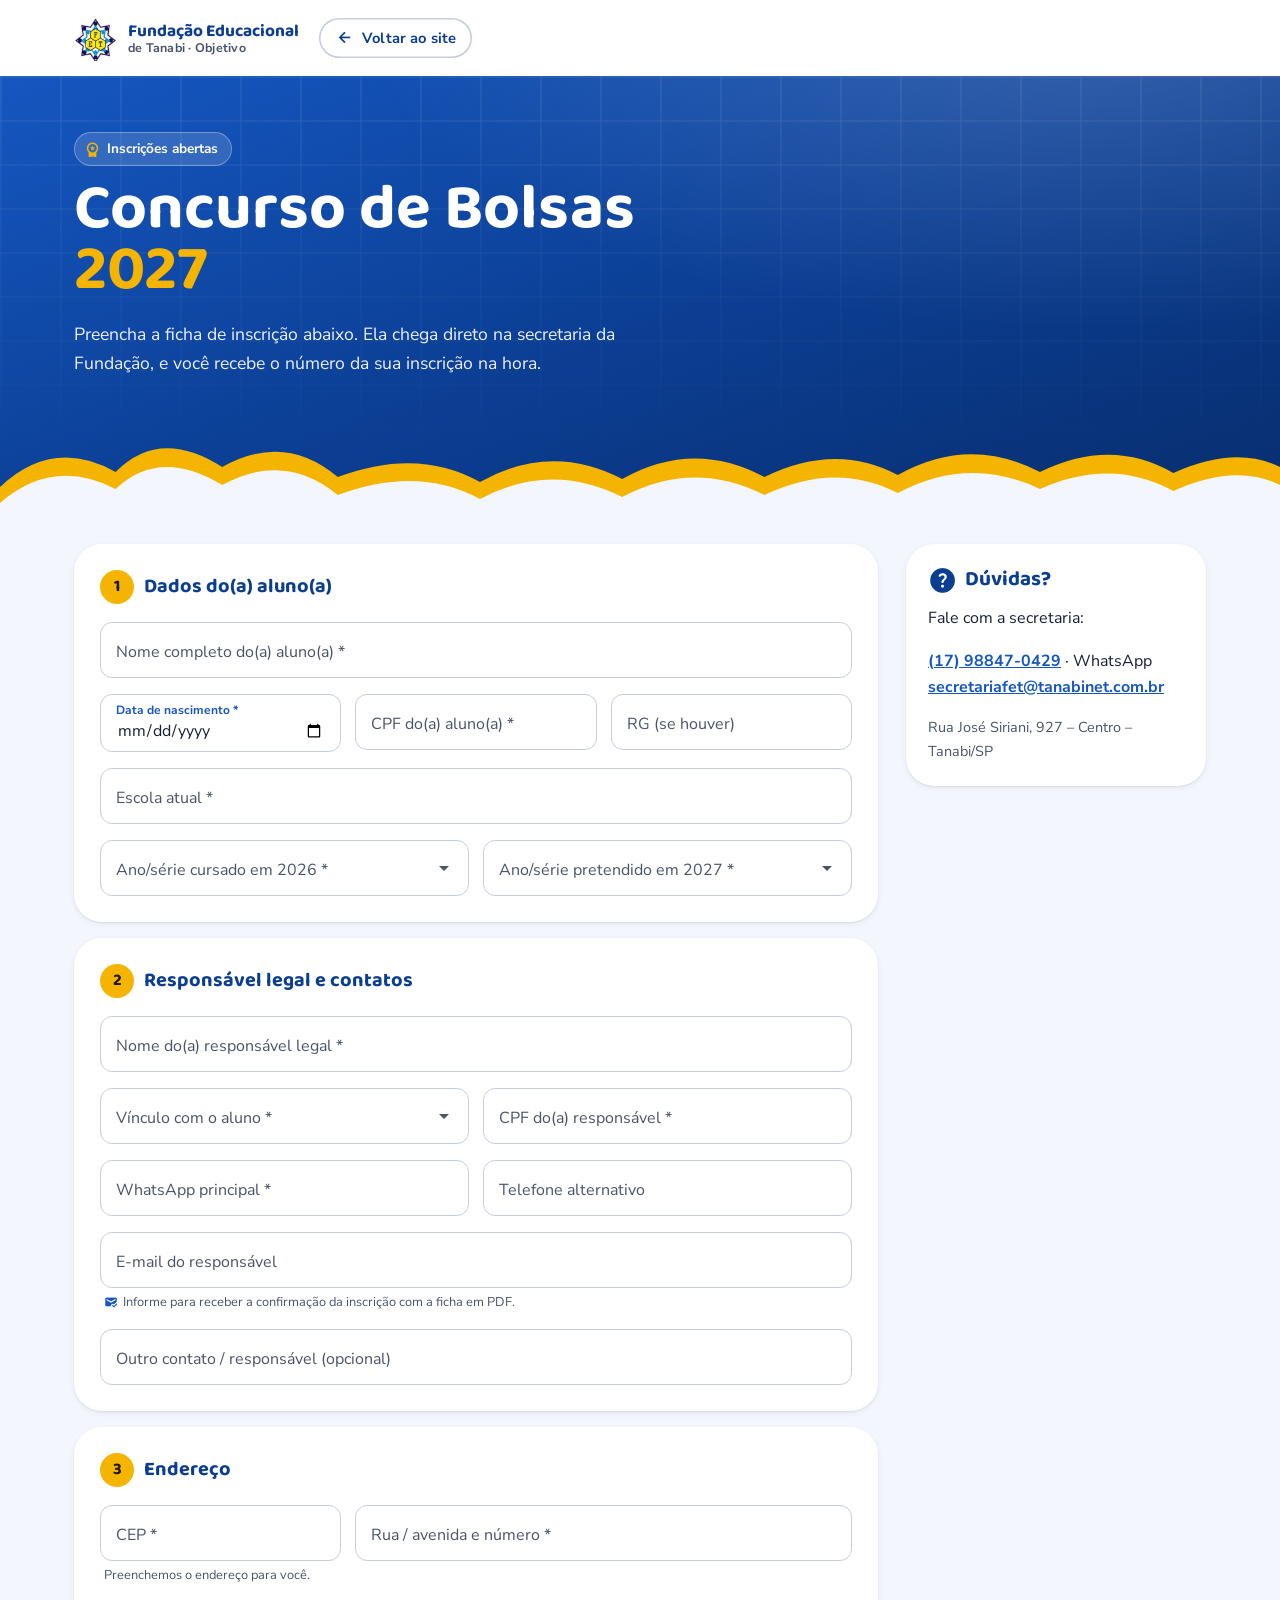
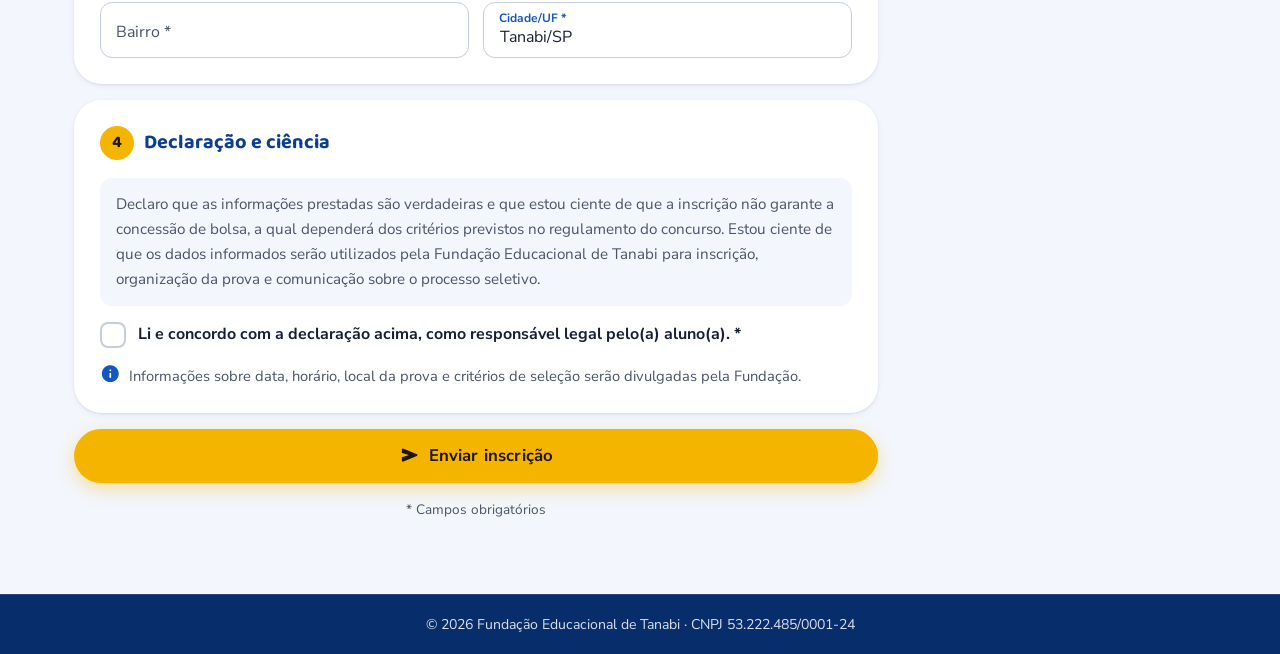
==== commit 25e61109: "Ficha: destaca e-mail para confirmação e mostra o destino na tela de sucesso Co-Authored-By: Claude " ====
--- a/concurso-de-bolsas.html
+++ b/concurso-de-bolsas.html
@@ -15,7 +15,7 @@
   <link rel="preconnect" href="https://fonts.gstatic.com" crossorigin>
   <link href="https://fonts.googleapis.com/css2?family=Baloo+2:wght@600;700;800&family=Nunito+Sans:opsz,wght@6..12,400;6..12,600;6..12,700&display=swap" rel="stylesheet">
   <link href="https://fonts.googleapis.com/css2?family=Material+Symbols+Rounded:opsz,wght,FILL,GRAD@24,500,1,0&display=block" rel="stylesheet">
-  <link rel="stylesheet" href="assets/css/style.css">
+  <link rel="stylesheet" href="assets/css/style.css?v=dev">
 </head>
 <body class="page-bolsas">
   <a class="skip-link" href="#ficha">Pular para a ficha</a>
@@ -146,7 +146,8 @@
               </div>
               <div class="field col-12">
                 <input id="email" name="email" type="email" inputmode="email" placeholder=" " autocomplete="email" maxlength="120">
-                <label for="email">E-mail (opcional — enviamos a confirmação)</label>
+                <label for="email">E-mail do responsável</label>
+                <span class="field__hint"><span class="ms" aria-hidden="true">mark_email_read</span> Informe para receber a confirmação da inscrição com a ficha em PDF.</span>
               </div>
               <div class="field col-12">
                 <input id="outro_contato" name="outro_contato" type="text" placeholder=" " maxlength="160">
@@ -230,6 +231,6 @@
     </div>
   </footer>
 
-  <script src="assets/js/bolsas.js" defer></script>
+  <script src="assets/js/bolsas.js?v=dev" defer></script>
 </body>
 </html>
--- a/assets/css/style.css
+++ b/assets/css/style.css
@@ -147,13 +147,15 @@
 .brand__text strong { font-family: var(--font-display); font-size: 1.08rem; white-space: nowrap; }
 .brand__text span { font-size: .78rem; color: var(--on-surface-var); font-weight: 700; letter-spacing: .02em; white-space: nowrap; }
 
-.nav { display: none; margin-left: auto; gap: 4px; }
+.nav { display: none; margin-left: auto; gap: 2px; align-items: center; flex-wrap: nowrap; }
 .nav a {
+  white-space: nowrap; line-height: 1.2;
   padding: 8px 14px; border-radius: 999px; text-decoration: none; color: var(--on-surface);
   font-weight: 700; font-size: .95rem; transition: background .2s, color .2s;
 }
 .nav a:hover, .nav a.is-active { background: var(--primary-container); color: var(--primary); }
-.topbar__actions { margin-left: auto; display: flex; align-items: center; gap: 4px; }
+.topbar__actions { margin-left: auto; display: flex; align-items: center; gap: 4px; flex: none; }
+.topbar .btn { white-space: nowrap; }
 .hide-sm { display: none; }
 
 .a11y-panel {
@@ -488,9 +490,14 @@
   .form__actions { grid-template-columns: 1fr 1fr; }
 }
 
-@media (min-width: 1024px) and (max-width: 1140px) {
-  .nav a { padding: 8px 10px; font-size: .9rem; }
-  .hide-sm { display: none; }
+/* Entre 1024 e 1279px o menu completo não cabe: usa o menu lateral */
+@media (min-width: 1024px) and (max-width: 1279px) {
+  .nav { display: none; }
+  .menu-btn { display: inline-grid; }
+  .topbar__actions { margin-left: auto; }
+}
+@media (min-width: 1280px) and (max-width: 1399px) {
+  .nav a { padding: 8px 10px; font-size: .92rem; }
 }
 
 /* ================= Concurso de Bolsas ================= */
@@ -585,3 +592,5 @@
 [hidden] { display: none !important; }
 .ficha__info .ms, .contact-list .ms, .check__box .ms { flex: none; }
 .ficha__info .ms { overflow: visible; }
+
+.field__hint .ms { font-size: 1.1em; color: var(--primary-500); margin-right: 2px; overflow: visible; }
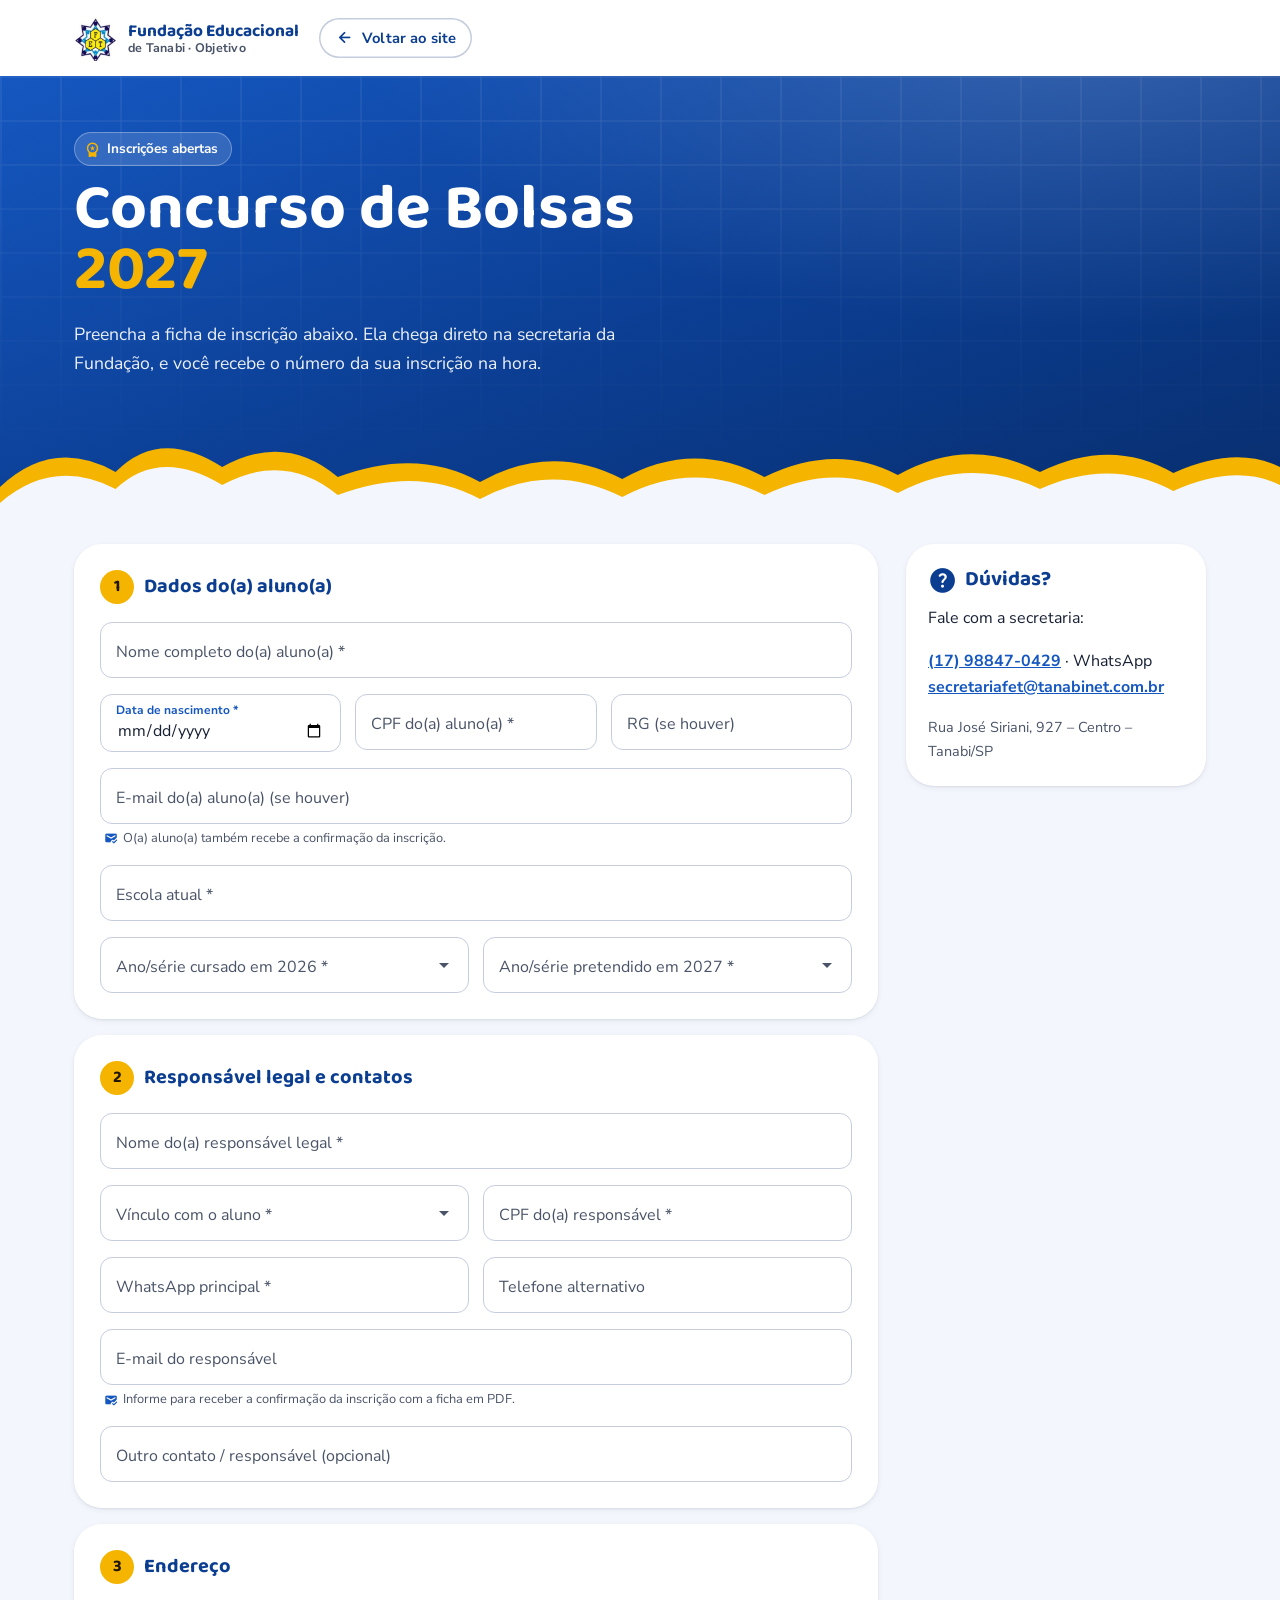
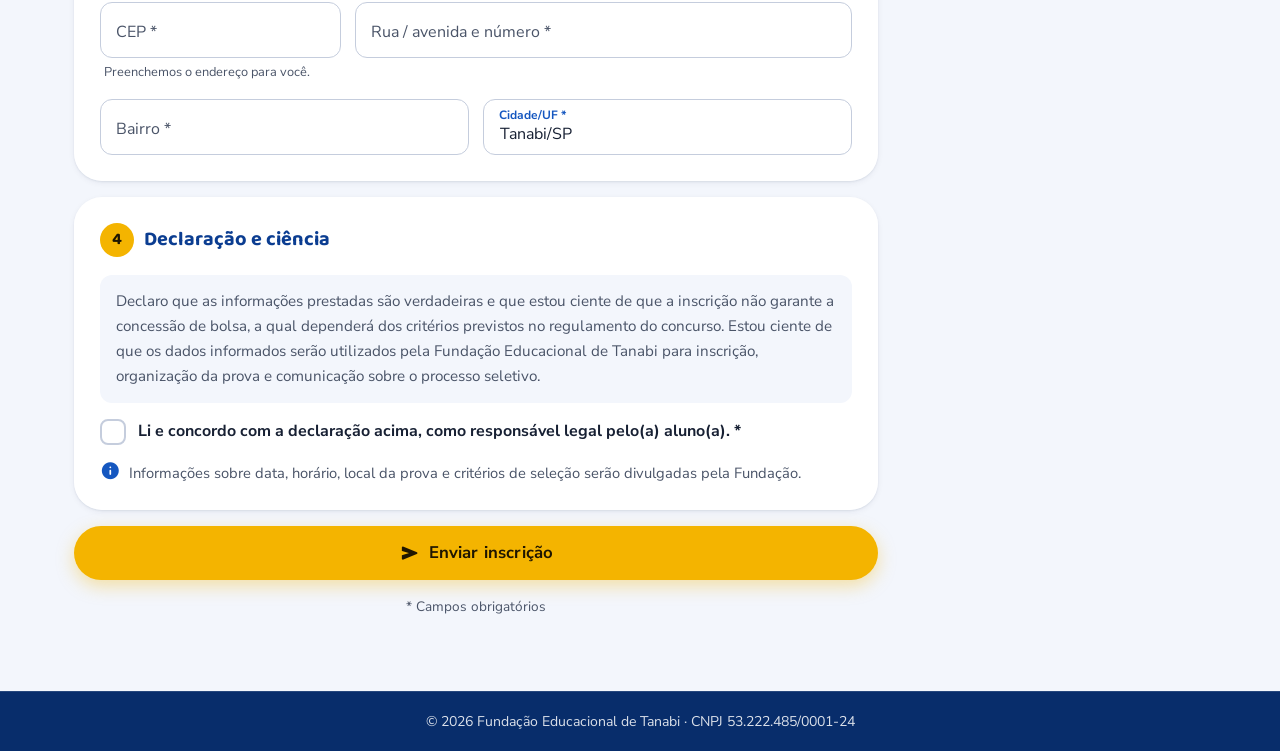
==== commit bd9b2c92: "Ficha: e-mail do aluno; confirmação vai para aluno e responsável Co-Authored-By: Claude Opus 5.5 <no" ====
--- a/concurso-de-bolsas.html
+++ b/concurso-de-bolsas.html
@@ -80,6 +80,11 @@
                 <label for="aluno_rg">RG (se houver)</label>
               </div>
               <div class="field col-12">
+                <input id="aluno_email" name="aluno_email" type="email" inputmode="email" placeholder=" " autocomplete="off" maxlength="120">
+                <label for="aluno_email">E-mail do(a) aluno(a) (se houver)</label>
+                <span class="field__hint"><span class="ms" aria-hidden="true">mark_email_read</span> O(a) aluno(a) também recebe a confirmação da inscrição.</span>
+              </div>
+              <div class="field col-12">
                 <input id="escola_atual" name="escola_atual" type="text" placeholder=" " required maxlength="120">
                 <label for="escola_atual">Escola atual *</label>
               </div>
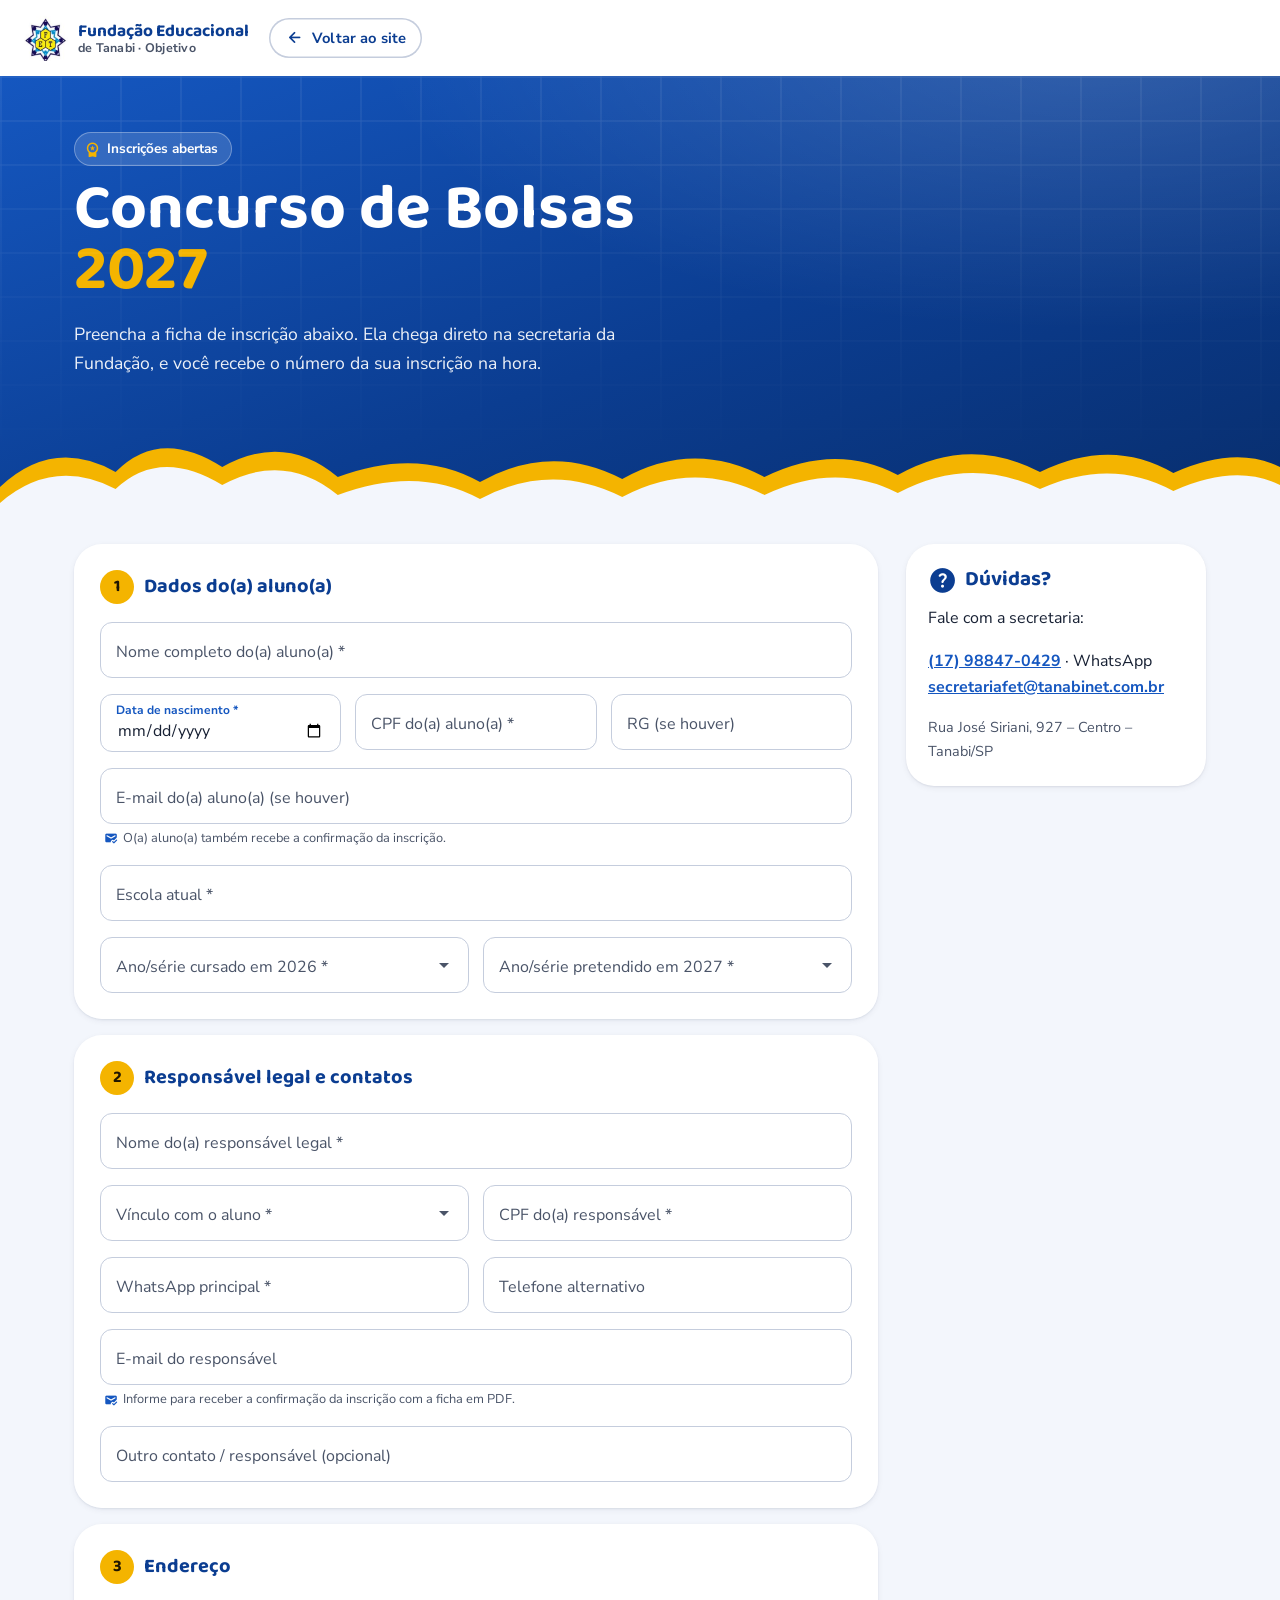
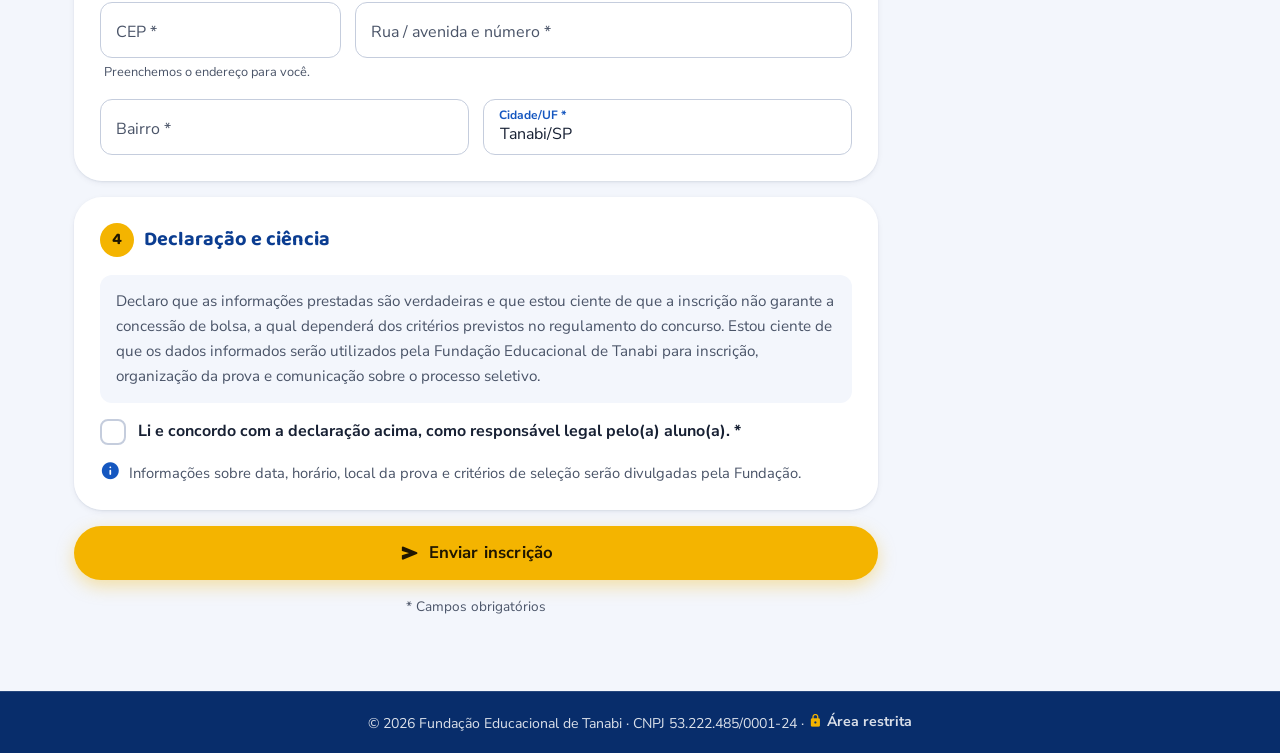
==== commit 8ddfef71: "Link para a área restrita no rodapé Co-Authored-By: Claude Opus 5.5 <noreply@anthropic.com> Claude-S" ====
--- a/concurso-de-bolsas.html
+++ b/concurso-de-bolsas.html
@@ -232,7 +232,7 @@
 
   <footer class="footer footer--slim">
     <div class="footer__bottom">
-      <p>© <span id="ano">2026</span> Fundação Educacional de Tanabi · CNPJ 53.222.485/0001-24</p>
+      <p>© <span id="ano">2026</span> Fundação Educacional de Tanabi · CNPJ 53.222.485/0001-24 · <a class="link-restrito" href="restrito/"><span class="ms" aria-hidden="true">lock</span> Área restrita</a></p>
     </div>
   </footer>
 
--- a/assets/css/style.css
+++ b/assets/css/style.css
@@ -594,3 +594,66 @@
 .ficha__info .ms { overflow: visible; }
 
 .field__hint .ms { font-size: 1.1em; color: var(--primary-500); margin-right: 2px; overflow: visible; }
+
+/* ================= Conquistas ================= */
+.conquistas { background: linear-gradient(180deg, var(--surface) 0%, var(--surface-tint) 100%); }
+.conq-resumo {
+  display: grid; grid-template-columns: repeat(3, 1fr); max-width: 640px; margin: 0 auto 32px;
+  background: var(--primary); color: #fff; border-radius: var(--radius-l); overflow: hidden; box-shadow: var(--elev-2);
+}
+.conq-resumo div { padding: 16px 8px; text-align: center; display: flex; flex-direction: column; line-height: 1.2; }
+.conq-resumo div + div { border-left: 1px solid rgba(255, 255, 255, .18); }
+.conq-resumo strong { font-family: var(--font-display); font-size: clamp(1.8rem, 1.3rem + 2vw, 2.6rem); color: var(--accent); }
+.conq-resumo span { font-size: .85rem; font-weight: 700; opacity: .9; }
+
+.conq-grid { display: grid; gap: 20px; }
+.conq {
+  background: var(--surface); border-radius: var(--radius-l); box-shadow: var(--elev-1); overflow: hidden;
+  display: flex; flex-direction: column; transition: transform .25s, box-shadow .25s;
+}
+.conq:hover { transform: translateY(-4px); box-shadow: var(--elev-3); }
+.conq__foto { margin: 0; position: relative; aspect-ratio: 16 / 10; overflow: hidden; background: var(--surface-2); }
+.conq__foto img { width: 100%; height: 100%; object-fit: cover; object-position: center 30%; }
+.conq__selo {
+  position: absolute; left: 12px; top: 12px; display: inline-flex; align-items: center; gap: 6px;
+  background: var(--accent); color: var(--on-accent); font-weight: 800; font-size: .82rem; padding: 6px 12px 6px 9px; border-radius: 999px;
+  box-shadow: 0 4px 12px rgba(0, 0, 0, .18);
+}
+.conq__selo .ms { font-size: 1.15rem; }
+.conq__corpo { padding: 20px 20px 22px; display: flex; flex-direction: column; gap: 12px; flex: 1; }
+.conq h3 { margin: 0; font-size: 1.35rem; }
+.conq h3 small { display: block; font-family: var(--font-body); font-size: .85rem; font-weight: 700; color: var(--on-surface-var); margin-top: 2px; }
+.conq__frase { margin: 0; color: var(--on-surface-var); }
+.conq__numeros { display: grid; grid-template-columns: 1fr 1fr; gap: 10px; }
+.conq__numeros div { background: var(--surface-tint); border-radius: var(--radius-s); padding: 10px 12px; display: flex; align-items: baseline; gap: 8px; }
+.conq__numeros strong { font-family: var(--font-display); font-size: 2rem; line-height: 1; color: var(--primary); }
+.conq__numeros span { font-weight: 700; font-size: .88rem; line-height: 1.2; color: var(--on-surface-var); }
+.medalhas { list-style: none; margin: 0; padding: 0; display: flex; flex-wrap: wrap; gap: 8px; }
+.medalhas li { display: inline-flex; align-items: center; gap: 4px; padding: 6px 12px 6px 8px; border-radius: 999px; font-weight: 800; font-size: .88rem; }
+.medalhas .ms { font-size: 1.2rem; }
+.m-ouro { background: #fff3c4; color: #8a6200; }
+.m-prata { background: #eceff3; color: #4b5563; }
+.m-bronze { background: #f7e1cf; color: #8a4b1a; }
+.destaques { list-style: none; margin: 0; padding: 0; display: grid; gap: 10px; }
+.destaques li { display: flex; align-items: center; gap: 12px; background: var(--surface-tint); border-radius: var(--radius-s); padding: 10px 12px; }
+.destaques li > .ms { width: 40px; height: 40px; border-radius: 12px; background: var(--primary); color: var(--accent); display: grid; place-items: center; flex: none; overflow: visible; }
+.destaques strong { display: block; color: var(--primary); line-height: 1.25; }
+.destaques span { font-size: .88rem; color: var(--on-surface-var); }
+
+.conq-cta {
+  margin-top: 28px; display: grid; gap: 16px; align-items: center; padding: 22px;
+  border-radius: var(--radius-l); background: linear-gradient(120deg, var(--primary-500), var(--primary-700)); color: #fff; box-shadow: var(--elev-2);
+}
+.conq-cta strong { display: block; font-family: var(--font-display); font-size: 1.45rem; line-height: 1.2; color: var(--accent); }
+.conq-cta span { color: rgba(255, 255, 255, .9); }
+.conq-cta .btn { white-space: normal; text-align: center; }
+@media (min-width: 768px) {
+  .conq-grid { grid-template-columns: repeat(2, 1fr); }
+  .conq-cta { grid-template-columns: 1fr auto; padding: 26px 32px; }
+}
+@media (min-width: 1100px) { .conq-grid { grid-template-columns: repeat(3, 1fr); } }
+.topbar .container { max-width: 1360px; }
+.link-restrito { display: inline-flex; align-items: center; gap: 4px; white-space: nowrap; color: #fff; font-weight: 700; text-decoration: none; }
+.link-restrito .ms { font-size: 1.05em; color: var(--accent); }
+.footer--slim .link-restrito, .footer__bottom .link-restrito { color: inherit; }
+.link-restrito:hover { text-decoration: underline; }
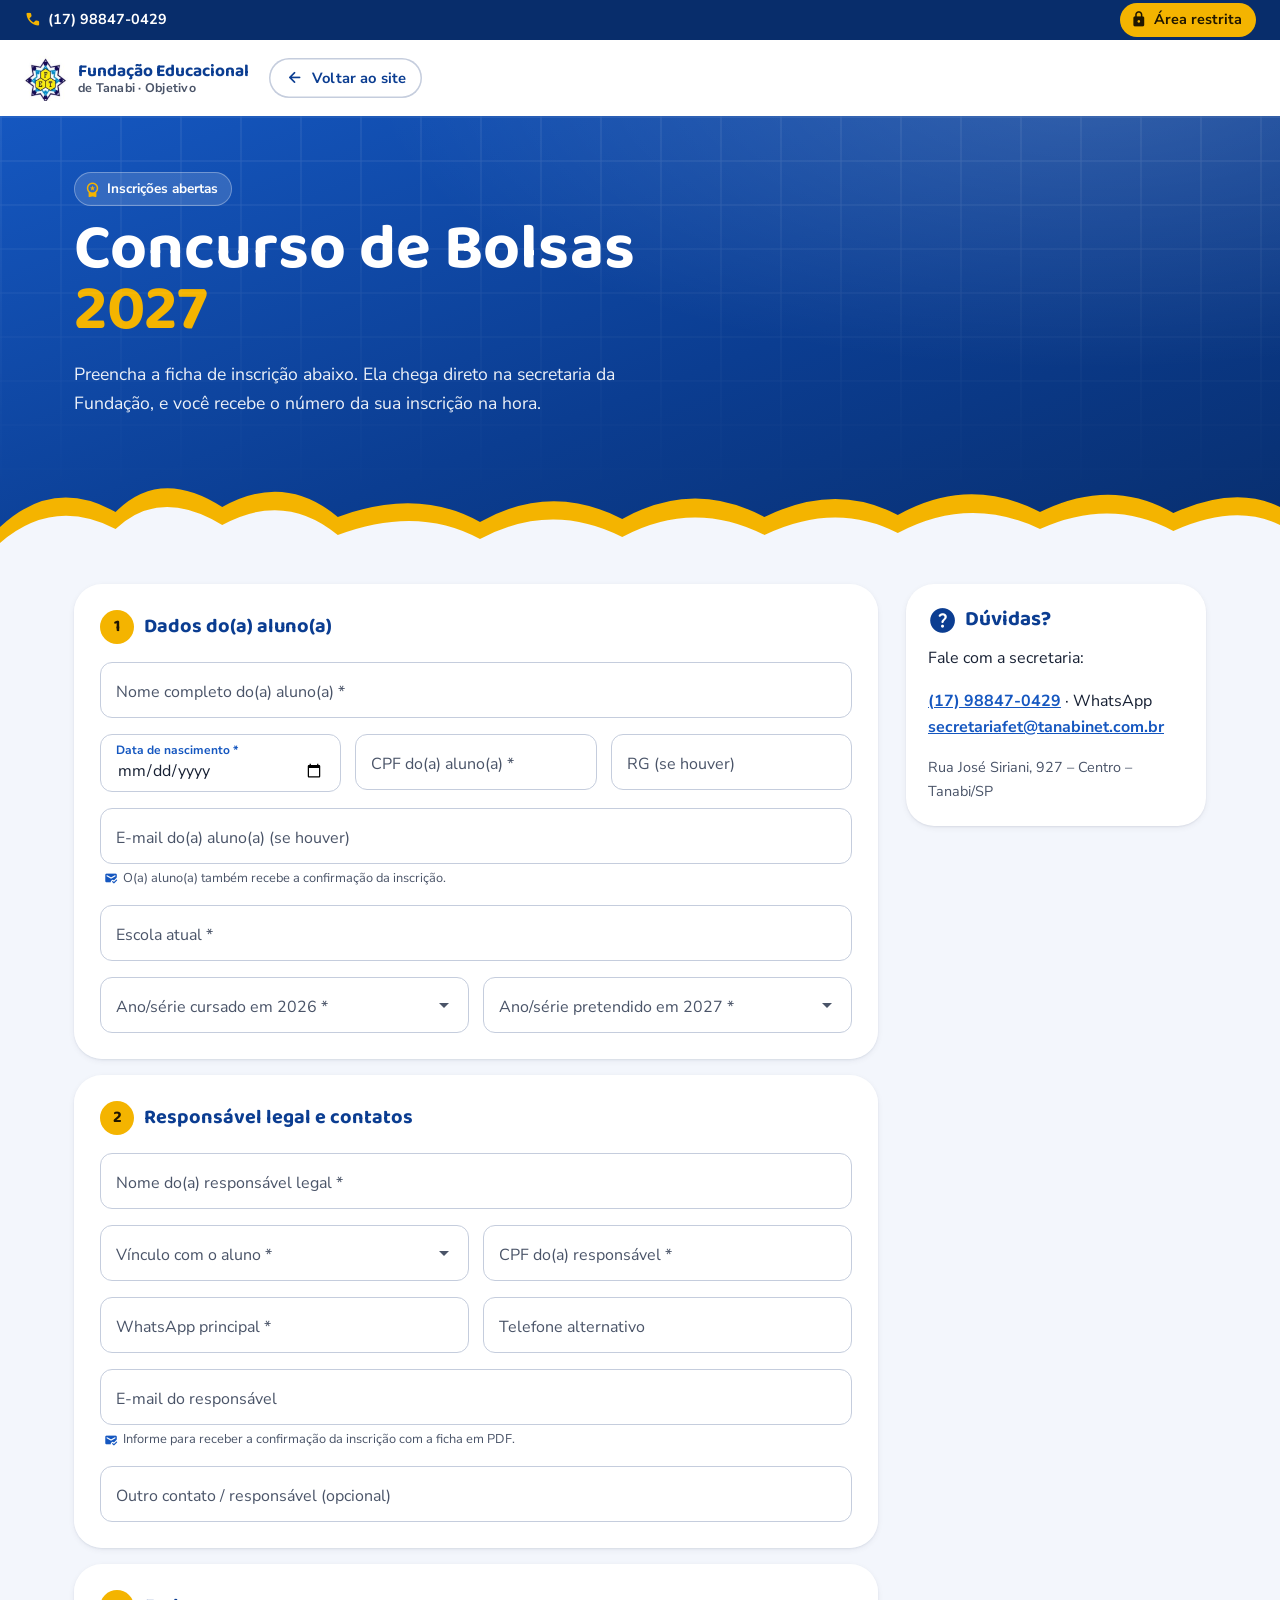
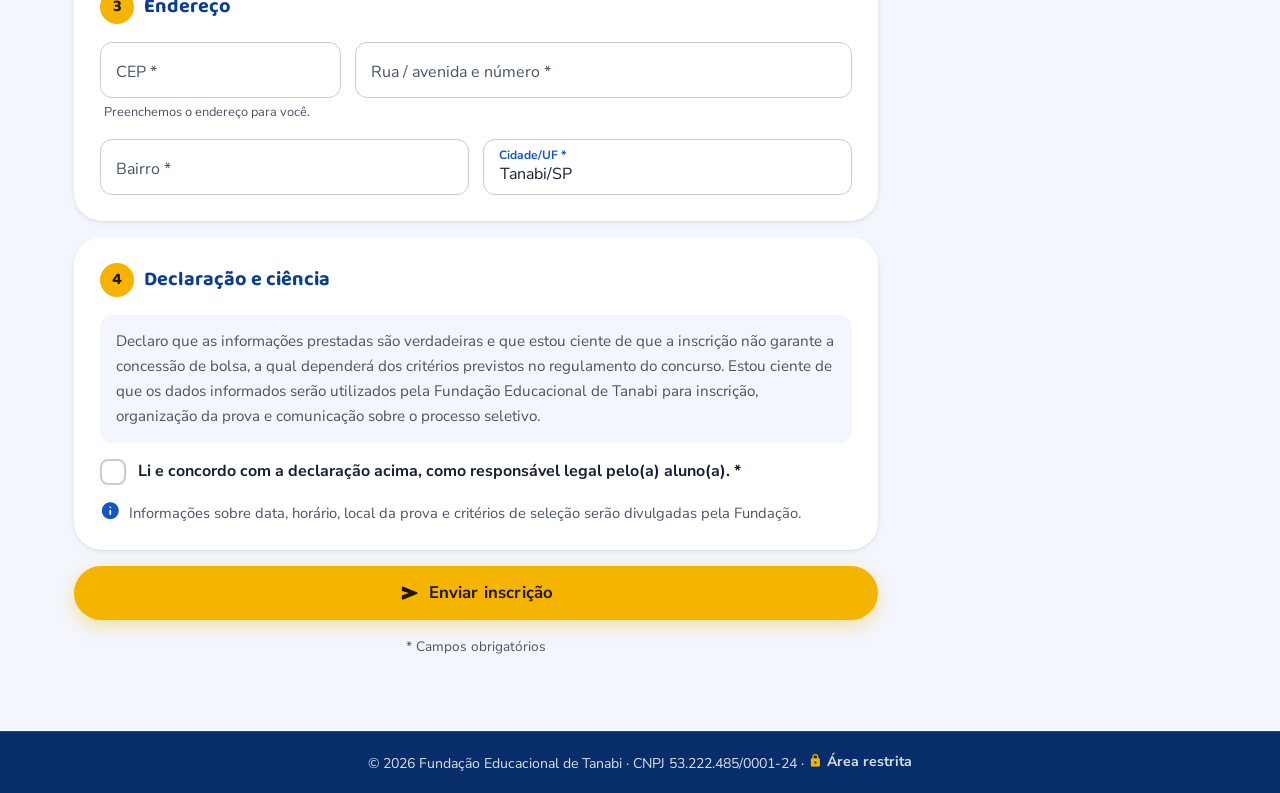
==== commit 97d3df1d: "Botão Área restrita visível na faixa do topo e no menu do celular Co-Authored-By: Claude Opus 5.5 <n" ====
--- a/concurso-de-bolsas.html
+++ b/concurso-de-bolsas.html
@@ -20,6 +20,12 @@
 <body class="page-bolsas">
   <a class="skip-link" href="#ficha">Pular para a ficha</a>
 
+  <div class="utilbar">
+    <div class="container utilbar__inner">
+      <a class="utilbar__tel" href="https://wa.me/5517988470429" target="_blank" rel="noopener"><span class="ms" aria-hidden="true">call</span> (17) 98847-0429</a>
+      <a class="utilbar__restrito" href="restrito/"><span class="ms" aria-hidden="true">lock</span> Área restrita</a>
+    </div>
+  </div>
   <header class="topbar" id="topo">
     <div class="container topbar__inner">
       <a class="brand" href="index.html" aria-label="Fundação Educacional de Tanabi – página inicial">
--- a/assets/css/style.css
+++ b/assets/css/style.css
@@ -657,3 +657,15 @@
 .link-restrito .ms { font-size: 1.05em; color: var(--accent); }
 .footer--slim .link-restrito, .footer__bottom .link-restrito { color: inherit; }
 .link-restrito:hover { text-decoration: underline; }
+
+/* Faixa superior com acesso à área restrita */
+.utilbar { background: var(--primary-700); color: #fff; font-size: .9rem; }
+.utilbar__inner { max-width: 1360px; display: flex; align-items: center; justify-content: space-between; gap: 12px; min-height: 40px; }
+.utilbar a { color: #fff; text-decoration: none; display: inline-flex; align-items: center; gap: 6px; font-weight: 700; white-space: nowrap; }
+.utilbar__tel .ms { color: var(--accent); font-size: 1.1rem; }
+.utilbar__restrito {
+  background: var(--accent); color: var(--on-accent) !important; padding: 5px 14px 5px 10px; border-radius: 999px;
+  min-height: 32px; transition: filter .2s;
+}
+.utilbar__restrito:hover { filter: brightness(1.06); text-decoration: underline; }
+.utilbar__restrito .ms { font-size: 1.1rem; }
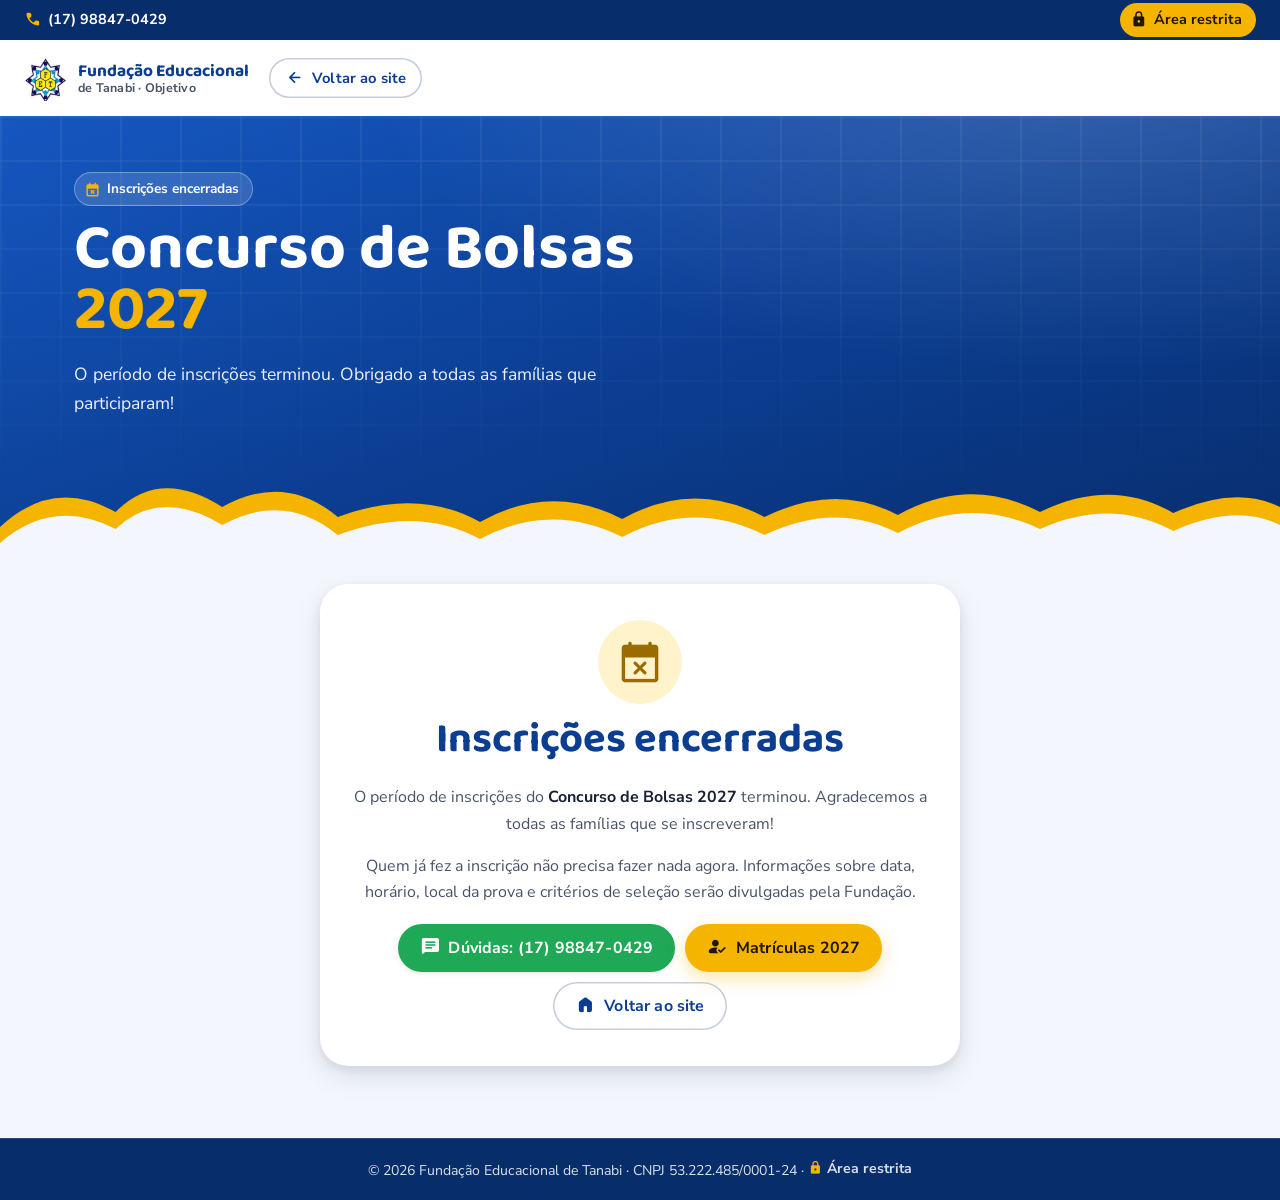
==== commit f7913a9e: "Encerra inscrições do Concurso de Bolsas 2027 - Remove botão, selo, faixa e atalho do concurso da pá" ====
--- a/concurso-de-bolsas.html
+++ b/concurso-de-bolsas.html
@@ -4,7 +4,8 @@
   <meta charset="utf-8">
   <meta name="viewport" content="width=device-width, initial-scale=1, viewport-fit=cover">
   <title>Concurso de Bolsas 2027 | Fundação Educacional de Tanabi</title>
-  <meta name="description" content="Ficha de inscrição on-line do Concurso de Bolsas 2027 da Fundação Educacional de Tanabi – Objetivo.">
+  <meta name="description" content="As inscrições do Concurso de Bolsas 2027 da Fundação Educacional de Tanabi estão encerradas.">
+  <meta name="robots" content="noindex">
   <meta name="theme-color" content="#0b3d91">
   <link rel="icon" type="image/png" href="assets/img/favicon.png">
   <meta property="og:title" content="Concurso de Bolsas 2027 – Fundação Educacional de Tanabi">
@@ -18,7 +19,6 @@
   <link rel="stylesheet" href="assets/css/style.css?v=dev">
 </head>
 <body class="page-bolsas">
-  <a class="skip-link" href="#ficha">Pular para a ficha</a>
 
   <div class="utilbar">
     <div class="container utilbar__inner">
@@ -44,9 +44,9 @@
   <main>
     <section class="hero hero--compact">
       <div class="container">
-        <span class="pill"><span class="ms" aria-hidden="true">workspace_premium</span> Inscrições abertas</span>
+        <span class="pill"><span class="ms" aria-hidden="true">event_busy</span> Inscrições encerradas</span>
         <h1 class="page-title">Concurso de Bolsas <span>2027</span></h1>
-        <p class="hero__lead">Preencha a ficha de inscrição abaixo. Ela chega direto na secretaria da Fundação, e você recebe o número da sua inscrição na hora.</p>
+        <p class="hero__lead">O período de inscrições terminou. Obrigado a todas as famílias que participaram!</p>
       </div>
       <svg class="clouds" viewBox="0 0 1440 120" preserveAspectRatio="none" aria-hidden="true">
         <path fill="#f4b400" d="M0 70 Q60 20 130 55 Q180 10 250 50 Q320 15 380 60 Q470 30 540 65 Q620 25 700 62 Q780 22 860 60 Q940 25 1010 58 Q1090 18 1170 55 Q1250 20 1320 56 Q1390 28 1440 50 V120 H0Z"/>
@@ -55,183 +55,18 @@
     </section>
 
     <section class="bolsas">
-      <div class="container bolsas__container">
-
-        <form class="ficha" id="ficha" action="api/inscricao.php" method="post" novalidate>
-          <!-- anti-spam -->
-          <div class="hp" aria-hidden="true">
-            <label for="website">Não preencha</label>
-            <input id="website" name="website" type="text" tabindex="-1" autocomplete="off">
-          </div>
-          <input type="hidden" name="t0" id="t0" value="">
-
-          <!-- 1. Aluno -->
-          <fieldset class="ficha__card">
-            <legend><span class="ficha__num">1</span> Dados do(a) aluno(a)</legend>
-            <div class="grid">
-              <div class="field col-12">
-                <input id="aluno_nome" name="aluno_nome" type="text" placeholder=" " autocomplete="off" required maxlength="120">
-                <label for="aluno_nome">Nome completo do(a) aluno(a) *</label>
-              </div>
-              <div class="field col-4">
-                <input id="aluno_nascimento" name="aluno_nascimento" type="date" placeholder=" " required min="2005-01-01" max="2025-12-31">
-                <label for="aluno_nascimento">Data de nascimento *</label>
-              </div>
-              <div class="field col-4">
-                <input id="aluno_cpf" name="aluno_cpf" type="text" inputmode="numeric" placeholder=" " data-mask="cpf" maxlength="14" required>
-                <label for="aluno_cpf">CPF do(a) aluno(a) *</label>
-              </div>
-              <div class="field col-4">
-                <input id="aluno_rg" name="aluno_rg" type="text" placeholder=" " maxlength="20">
-                <label for="aluno_rg">RG (se houver)</label>
-              </div>
-              <div class="field col-12">
-                <input id="aluno_email" name="aluno_email" type="email" inputmode="email" placeholder=" " autocomplete="off" maxlength="120">
-                <label for="aluno_email">E-mail do(a) aluno(a) (se houver)</label>
-                <span class="field__hint"><span class="ms" aria-hidden="true">mark_email_read</span> O(a) aluno(a) também recebe a confirmação da inscrição.</span>
-              </div>
-              <div class="field col-12">
-                <input id="escola_atual" name="escola_atual" type="text" placeholder=" " required maxlength="120">
-                <label for="escola_atual">Escola atual *</label>
-              </div>
-              <div class="field col-6">
-                <select id="serie_2026" name="serie_2026" required>
-                  <option value="" selected disabled></option>
-                  <optgroup label="Educação Infantil">
-                    <option>Educação Infantil</option>
-                  </optgroup>
-                  <optgroup label="Ensino Fundamental">
-                    <option>1º ano – Fundamental</option><option>2º ano – Fundamental</option><option>3º ano – Fundamental</option>
-                    <option>4º ano – Fundamental</option><option>5º ano – Fundamental</option><option>6º ano – Fundamental</option>
-                    <option>7º ano – Fundamental</option><option>8º ano – Fundamental</option><option>9º ano – Fundamental</option>
-                  </optgroup>
-                  <optgroup label="Ensino Médio">
-                    <option>1ª série – Médio</option><option>2ª série – Médio</option><option>3ª série – Médio</option>
-                  </optgroup>
-                </select>
-                <label for="serie_2026">Ano/série cursado em 2026 *</label>
-              </div>
-              <div class="field col-6">
-                <select id="serie_2027" name="serie_2027" required>
-                  <option value="" selected disabled></option>
-                  <optgroup label="Ensino Fundamental">
-                    <option>1º ano – Fundamental</option><option>2º ano – Fundamental</option><option>3º ano – Fundamental</option>
-                    <option>4º ano – Fundamental</option><option>5º ano – Fundamental</option><option>6º ano – Fundamental</option>
-                    <option>7º ano – Fundamental</option><option>8º ano – Fundamental</option><option>9º ano – Fundamental</option>
-                  </optgroup>
-                  <optgroup label="Ensino Médio">
-                    <option>1ª série – Médio</option><option>2ª série – Médio</option><option>3ª série – Médio</option>
-                  </optgroup>
-                </select>
-                <label for="serie_2027">Ano/série pretendido em 2027 *</label>
-              </div>
-            </div>
-          </fieldset>
-
-          <!-- 2. Responsável -->
-          <fieldset class="ficha__card">
-            <legend><span class="ficha__num">2</span> Responsável legal e contatos</legend>
-            <div class="grid">
-              <div class="field col-12">
-                <input id="resp_nome" name="resp_nome" type="text" placeholder=" " autocomplete="name" required maxlength="120">
-                <label for="resp_nome">Nome do(a) responsável legal *</label>
-              </div>
-              <div class="field col-6">
-                <select id="resp_vinculo" name="resp_vinculo" required>
-                  <option value="" selected disabled></option>
-                  <option>Mãe</option><option>Pai</option><option>Avó / Avô</option><option>Tia / Tio</option><option>Tutor(a) legal</option><option>Outro</option>
-                </select>
-                <label for="resp_vinculo">Vínculo com o aluno *</label>
-              </div>
-              <div class="field col-6">
-                <input id="resp_cpf" name="resp_cpf" type="text" inputmode="numeric" placeholder=" " data-mask="cpf" maxlength="14" required>
-                <label for="resp_cpf">CPF do(a) responsável *</label>
-              </div>
-              <div class="field col-6">
-                <input id="whatsapp" name="whatsapp" type="tel" inputmode="tel" placeholder=" " data-mask="tel" maxlength="15" autocomplete="tel" required>
-                <label for="whatsapp">WhatsApp principal *</label>
-              </div>
-              <div class="field col-6">
-                <input id="telefone_alt" name="telefone_alt" type="tel" inputmode="tel" placeholder=" " data-mask="tel" maxlength="15">
-                <label for="telefone_alt">Telefone alternativo</label>
-              </div>
-              <div class="field col-12">
-                <input id="email" name="email" type="email" inputmode="email" placeholder=" " autocomplete="email" maxlength="120">
-                <label for="email">E-mail do responsável</label>
-                <span class="field__hint"><span class="ms" aria-hidden="true">mark_email_read</span> Informe para receber a confirmação da inscrição com a ficha em PDF.</span>
-              </div>
-              <div class="field col-12">
-                <input id="outro_contato" name="outro_contato" type="text" placeholder=" " maxlength="160">
-                <label for="outro_contato">Outro contato / responsável (opcional)</label>
-              </div>
-            </div>
-          </fieldset>
-
-          <!-- 3. Endereço -->
-          <fieldset class="ficha__card">
-            <legend><span class="ficha__num">3</span> Endereço</legend>
-            <div class="grid">
-              <div class="field col-4">
-                <input id="cep" name="cep" type="text" inputmode="numeric" placeholder=" " data-mask="cep" maxlength="9" autocomplete="postal-code" required>
-                <label for="cep">CEP *</label>
-                <span class="field__hint" id="cepHint">Preenchemos o endereço para você.</span>
-              </div>
-              <div class="field col-8">
-                <input id="rua" name="rua" type="text" placeholder=" " autocomplete="address-line1" required maxlength="160">
-                <label for="rua">Rua / avenida e número *</label>
-              </div>
-              <div class="field col-6">
-                <input id="bairro" name="bairro" type="text" placeholder=" " required maxlength="80">
-                <label for="bairro">Bairro *</label>
-              </div>
-              <div class="field col-6">
-                <input id="cidade" name="cidade" type="text" placeholder=" " value="Tanabi/SP" required maxlength="80">
-                <label for="cidade">Cidade/UF *</label>
-              </div>
-            </div>
-          </fieldset>
-
-          <!-- 4. Declaração -->
-          <fieldset class="ficha__card">
-            <legend><span class="ficha__num">4</span> Declaração e ciência</legend>
-            <p class="ficha__decl">Declaro que as informações prestadas são verdadeiras e que estou ciente de que a inscrição não garante a concessão de bolsa, a qual dependerá dos critérios previstos no regulamento do concurso. Estou ciente de que os dados informados serão utilizados pela Fundação Educacional de Tanabi para inscrição, organização da prova e comunicação sobre o processo seletivo.</p>
-            <label class="check">
-              <input type="checkbox" name="declaracao" id="declaracao" value="sim" required>
-              <span class="check__box" aria-hidden="true"><span class="ms">check</span></span>
-              <span>Li e concordo com a declaração acima, como responsável legal pelo(a) aluno(a). *</span>
-            </label>
-            <p class="ficha__info"><span class="ms" aria-hidden="true">info</span> Informações sobre data, horário, local da prova e critérios de seleção serão divulgadas pela Fundação.</p>
-          </fieldset>
-
-          <p class="form__error" id="fichaError" role="alert" hidden></p>
-          <button class="btn btn--accent btn--lg btn--block" type="submit" id="fichaSubmit">
-            <span class="ms" aria-hidden="true">send</span> <span class="lbl">Enviar inscrição</span>
-          </button>
-          <p class="ficha__req">* Campos obrigatórios</p>
-        </form>
-
-        <!-- Sucesso -->
-        <div class="sucesso" id="sucesso" hidden tabindex="-1">
-          <div class="sucesso__icon"><span class="ms" aria-hidden="true">task_alt</span></div>
-          <h2>Inscrição enviada!</h2>
-          <p>Guarde o número da sua inscrição:</p>
-          <p class="sucesso__num" id="sucessoNum">—</p>
-          <p id="sucessoMsg">A secretaria da Fundação recebeu os seus dados e entrará em contato pelo WhatsApp informado.</p>
-          <div class="sucesso__actions">
-            <a class="btn btn--whats" id="sucessoWhats" href="https://wa.me/5517988470429" target="_blank" rel="noopener"><span class="ms" aria-hidden="true">chat</span> Falar com a secretaria</a>
+      <div class="container">
+        <div class="encerrado">
+          <div class="encerrado__icone"><span class="ms" aria-hidden="true">event_busy</span></div>
+          <h2>Inscrições encerradas</h2>
+          <p>O período de inscrições do <strong>Concurso de Bolsas 2027</strong> terminou. Agradecemos a todas as famílias que se inscreveram!</p>
+          <p>Quem já fez a inscrição não precisa fazer nada agora. Informações sobre data, horário, local da prova e critérios de seleção serão divulgadas pela Fundação.</p>
+          <div class="encerrado__acoes">
+            <a class="btn btn--whats" href="https://wa.me/5517988470429" target="_blank" rel="noopener"><span class="ms" aria-hidden="true">chat</span> Dúvidas: (17) 98847-0429</a>
+            <a class="btn btn--accent" href="https://wa.me/5517981260002?text=Ol%C3%A1!%20Gostaria%20de%20informa%C3%A7%C3%B5es%20sobre%20matr%C3%ADculas%202027." target="_blank" rel="noopener"><span class="ms" aria-hidden="true">how_to_reg</span> Matrículas 2027</a>
             <a class="btn btn--outlined" href="index.html"><span class="ms" aria-hidden="true">home</span> Voltar ao site</a>
           </div>
         </div>
-
-        <aside class="bolsas__aside">
-          <div class="aside-card">
-            <h3><span class="ms" aria-hidden="true">help</span> Dúvidas?</h3>
-            <p>Fale com a secretaria:</p>
-            <p><a href="https://wa.me/5517988470429" target="_blank" rel="noopener">(17) 98847-0429</a> · WhatsApp<br>
-               <a href="mailto:secretariafet@tanabinet.com.br">secretariafet@tanabinet.com.br</a></p>
-            <p class="muted">Rua José Siriani, 927 – Centro – Tanabi/SP</p>
-          </div>
-        </aside>
       </div>
     </section>
   </main>
@@ -242,6 +77,5 @@
     </div>
   </footer>
 
-  <script src="assets/js/bolsas.js?v=dev" defer></script>
 </body>
 </html>
--- a/assets/css/style.css
+++ b/assets/css/style.css
@@ -669,3 +669,11 @@
 }
 .utilbar__restrito:hover { filter: brightness(1.06); text-decoration: underline; }
 .utilbar__restrito .ms { font-size: 1.1rem; }
+
+/* Concurso encerrado */
+.encerrado { max-width: 640px; margin: 0 auto; background: var(--surface); border-radius: var(--radius-l); box-shadow: var(--elev-2); padding: 36px 22px; text-align: center; }
+.encerrado__icone { width: 84px; height: 84px; margin: 0 auto 12px; border-radius: 50%; background: #fff3cc; color: #9a6b00; display: grid; place-items: center; }
+.encerrado__icone .ms { font-size: 3rem; overflow: visible; width: auto; }
+.encerrado p { color: var(--on-surface-var); }
+.encerrado p strong { color: var(--on-surface); }
+.encerrado__acoes { display: flex; flex-wrap: wrap; gap: 10px; justify-content: center; margin-top: 18px; }
